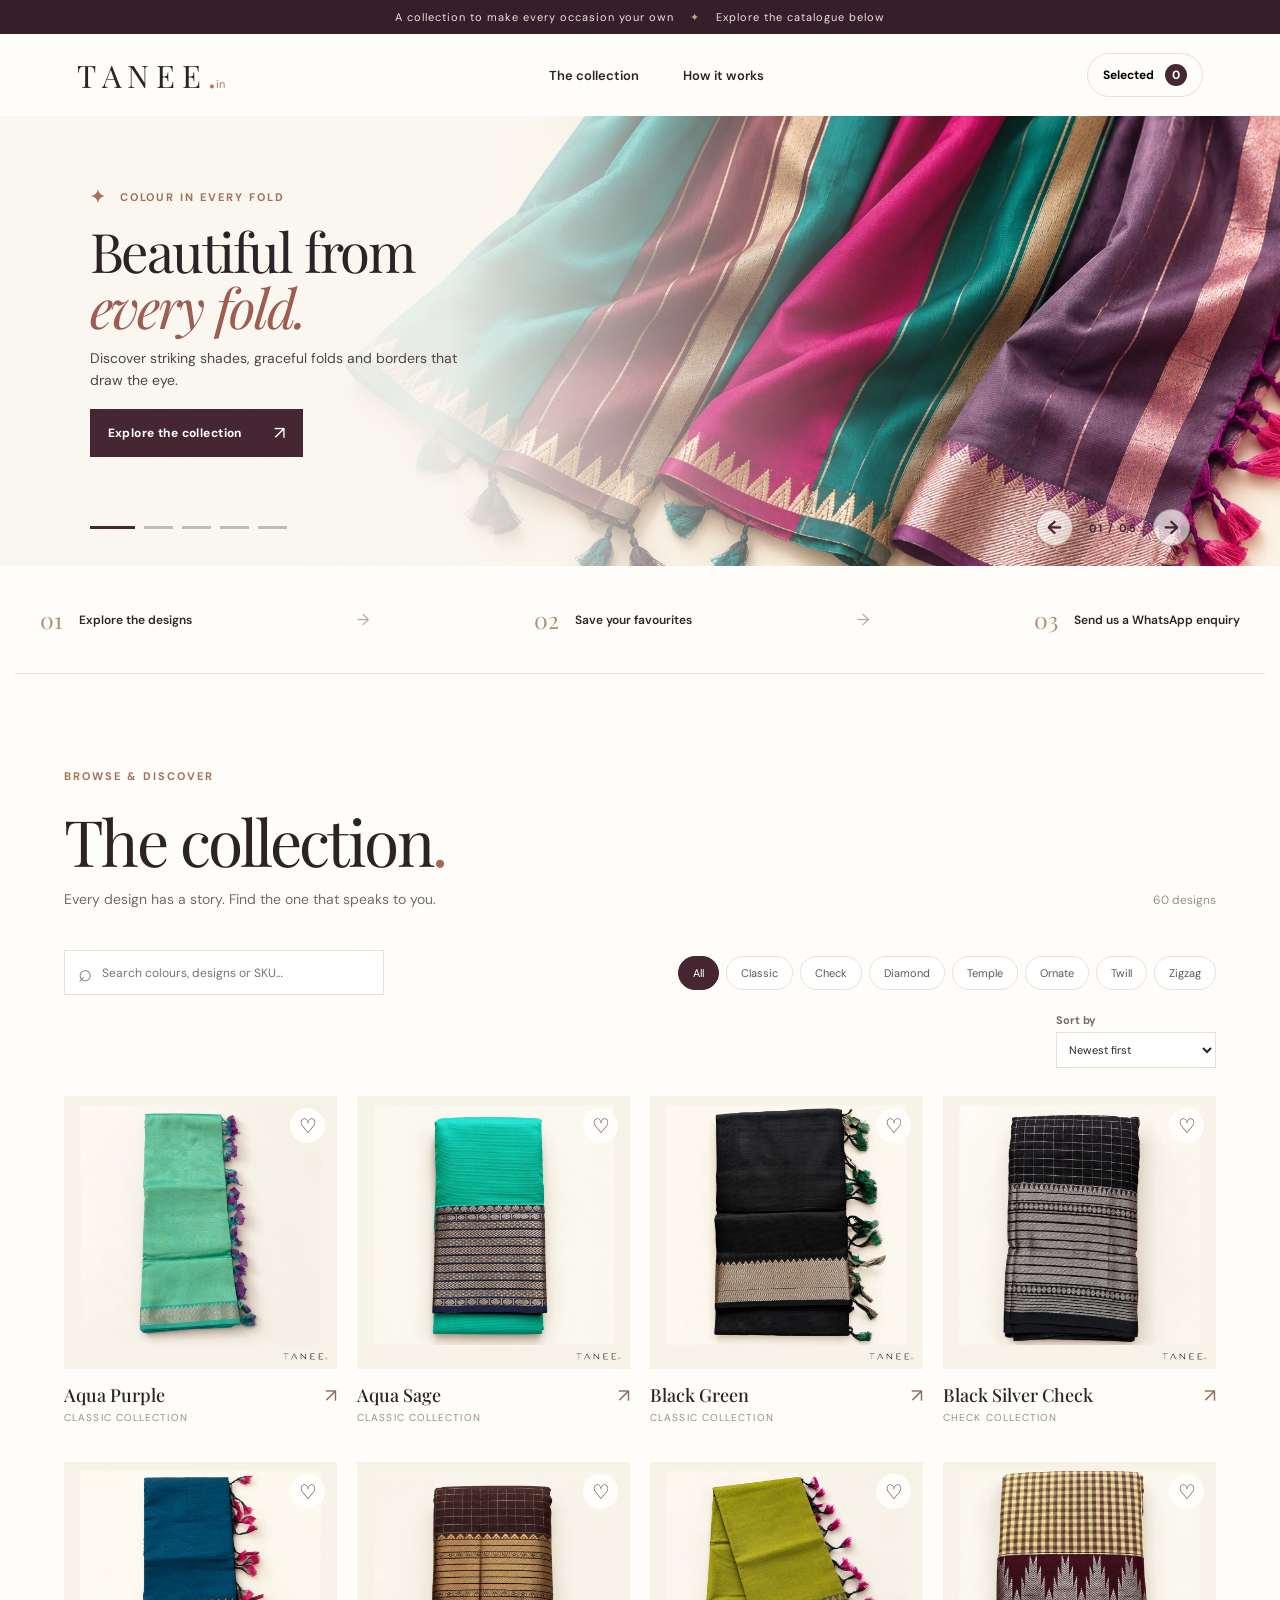
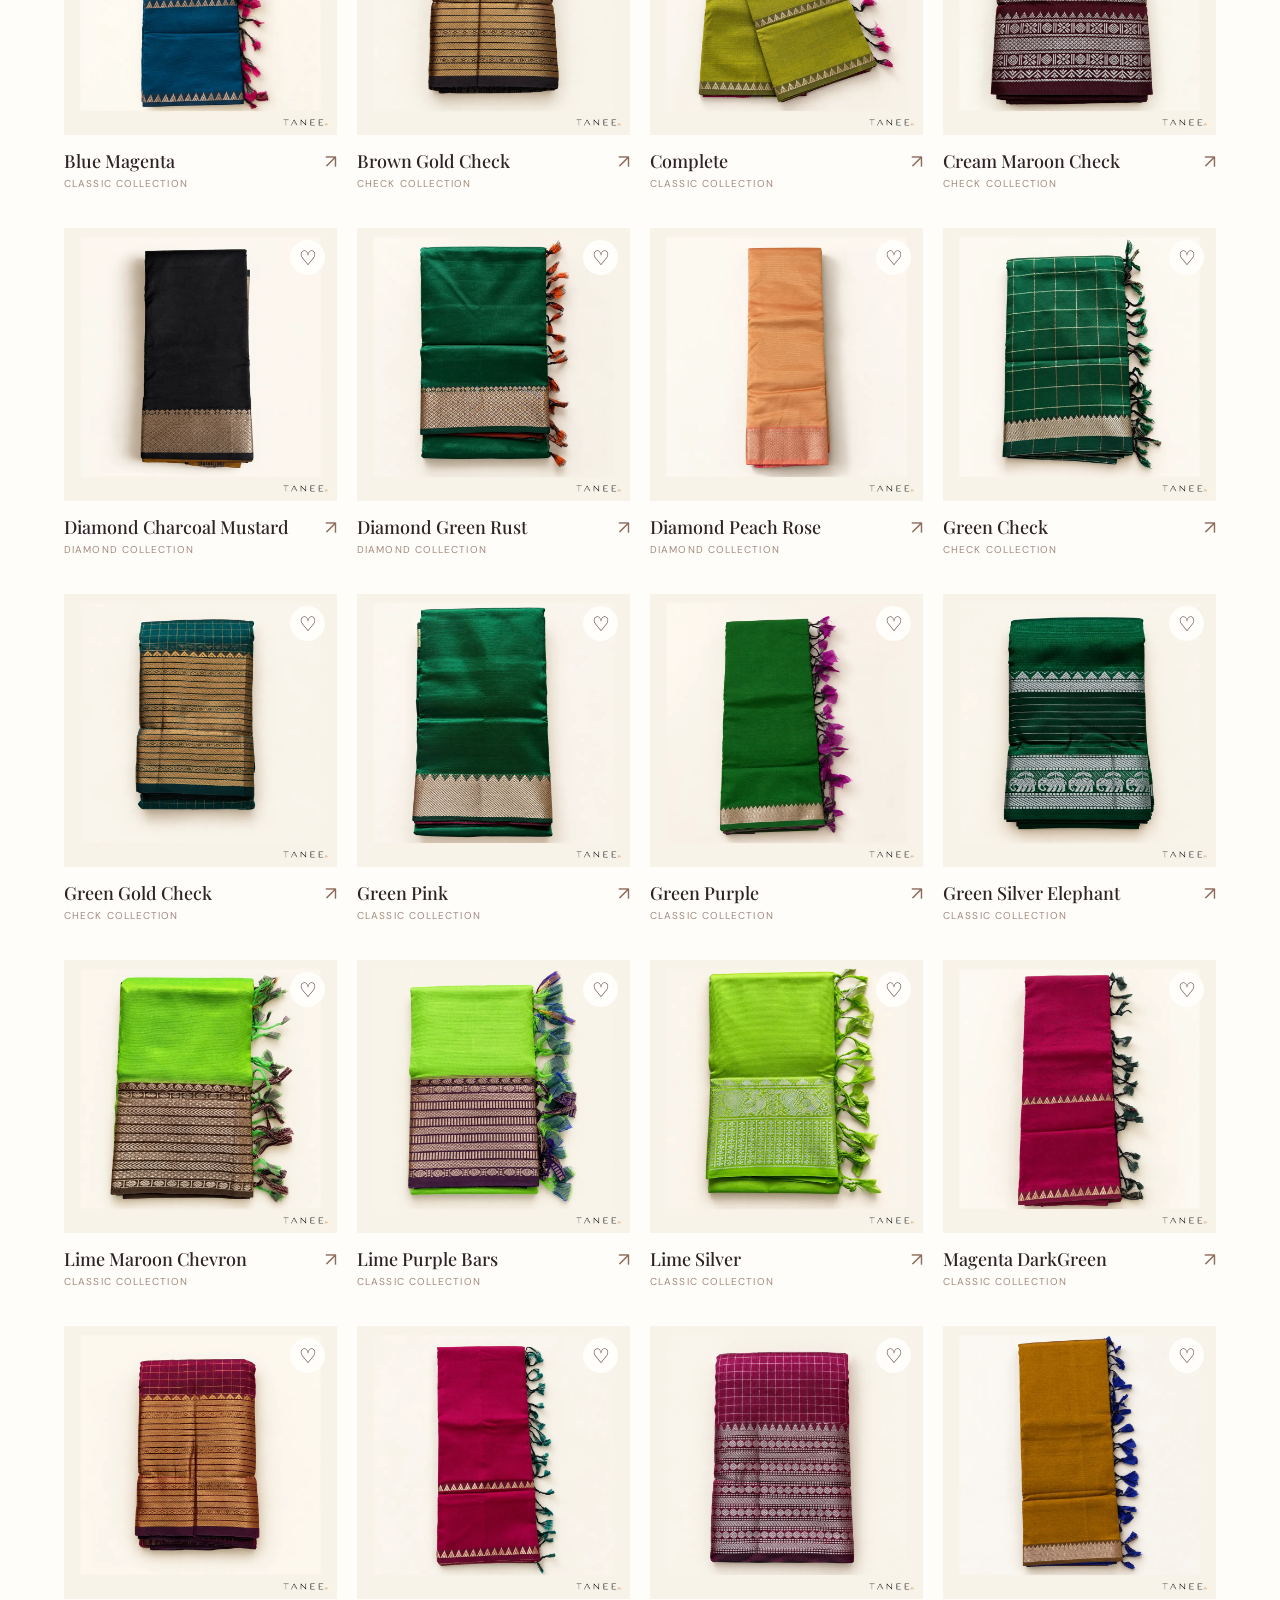
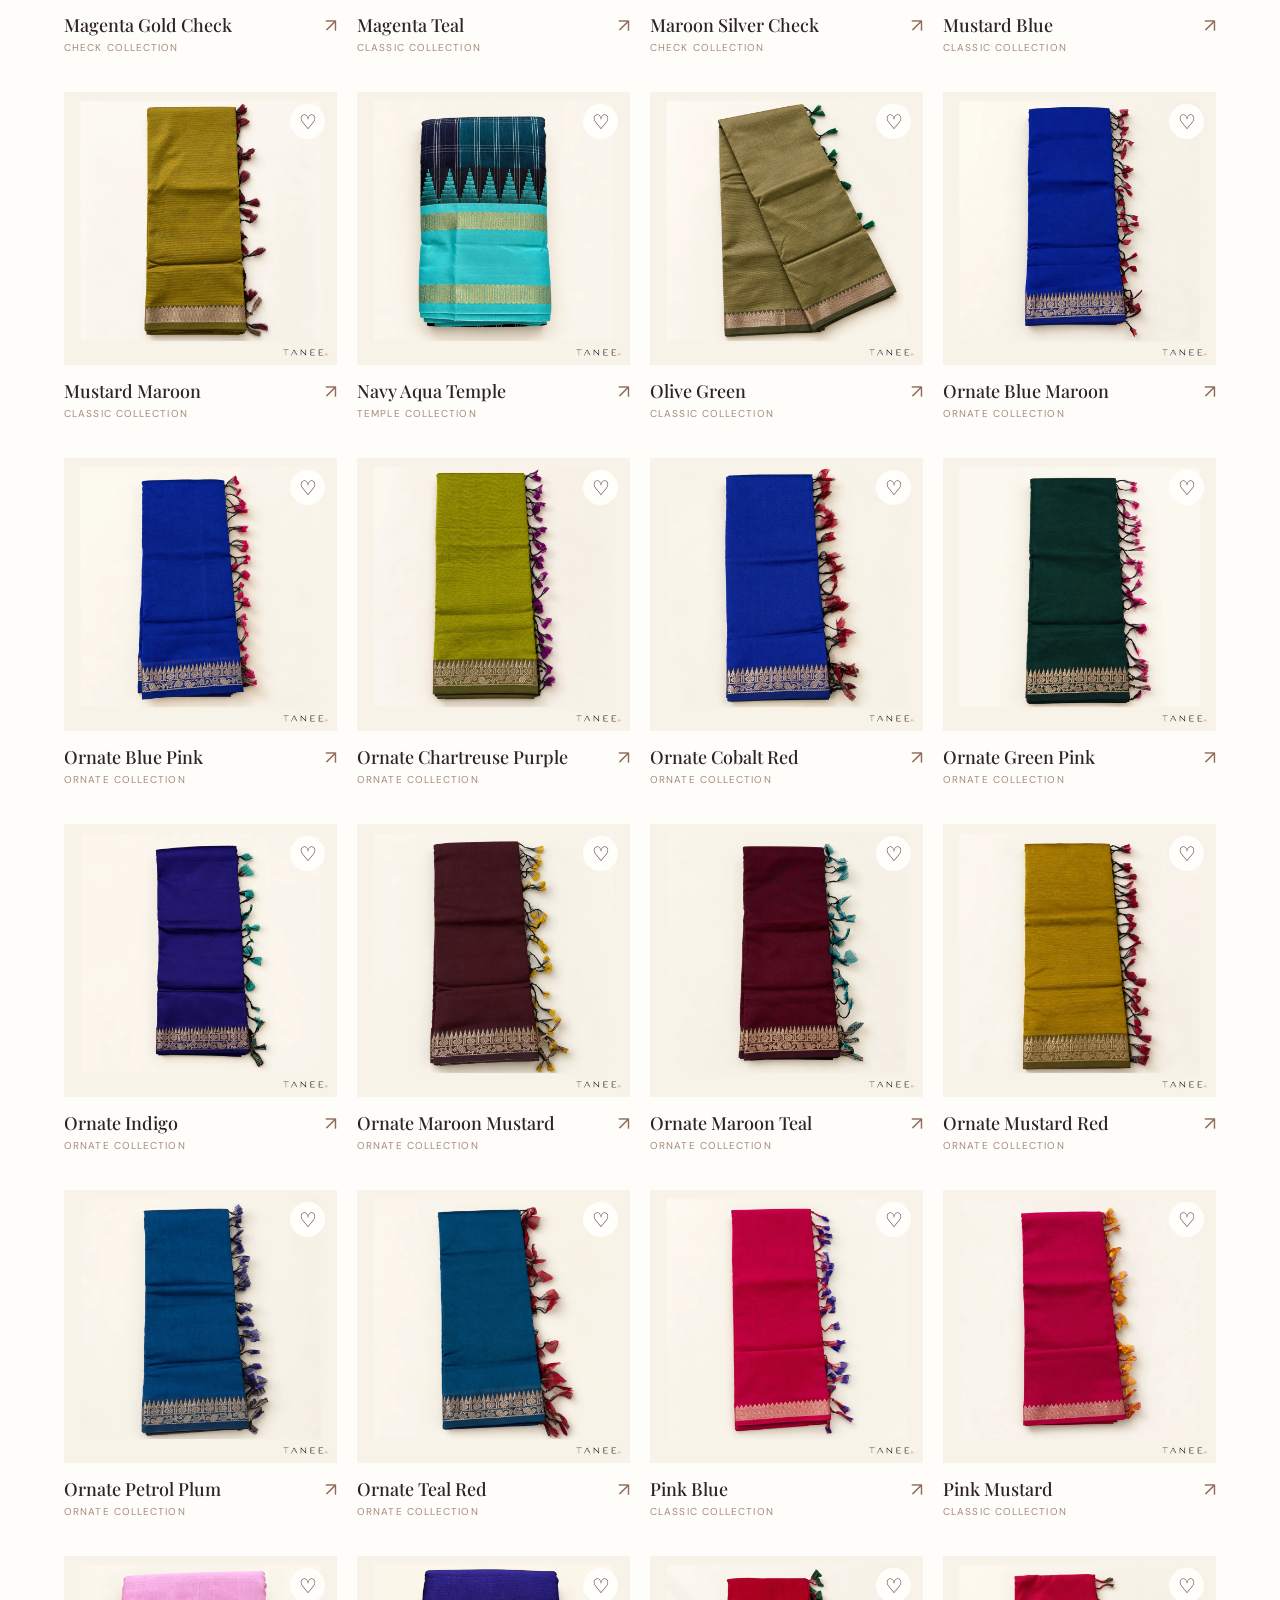
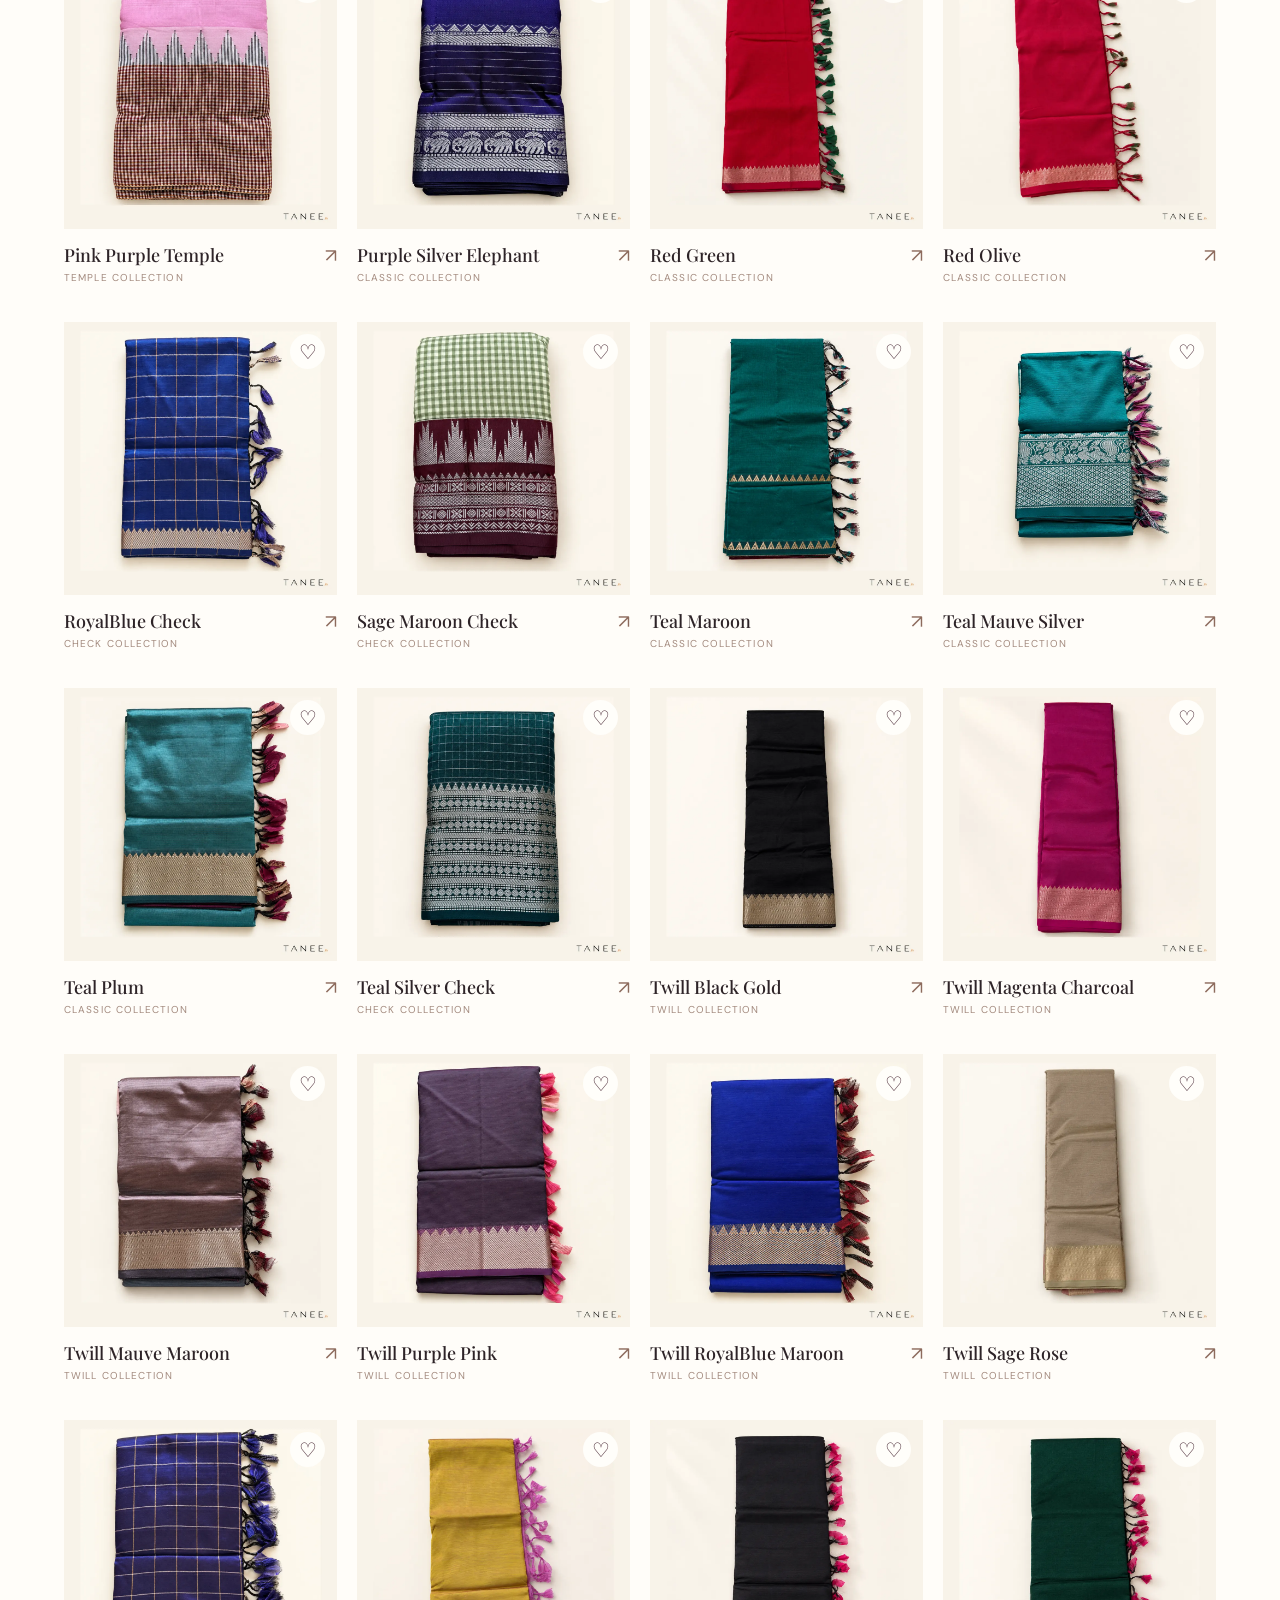
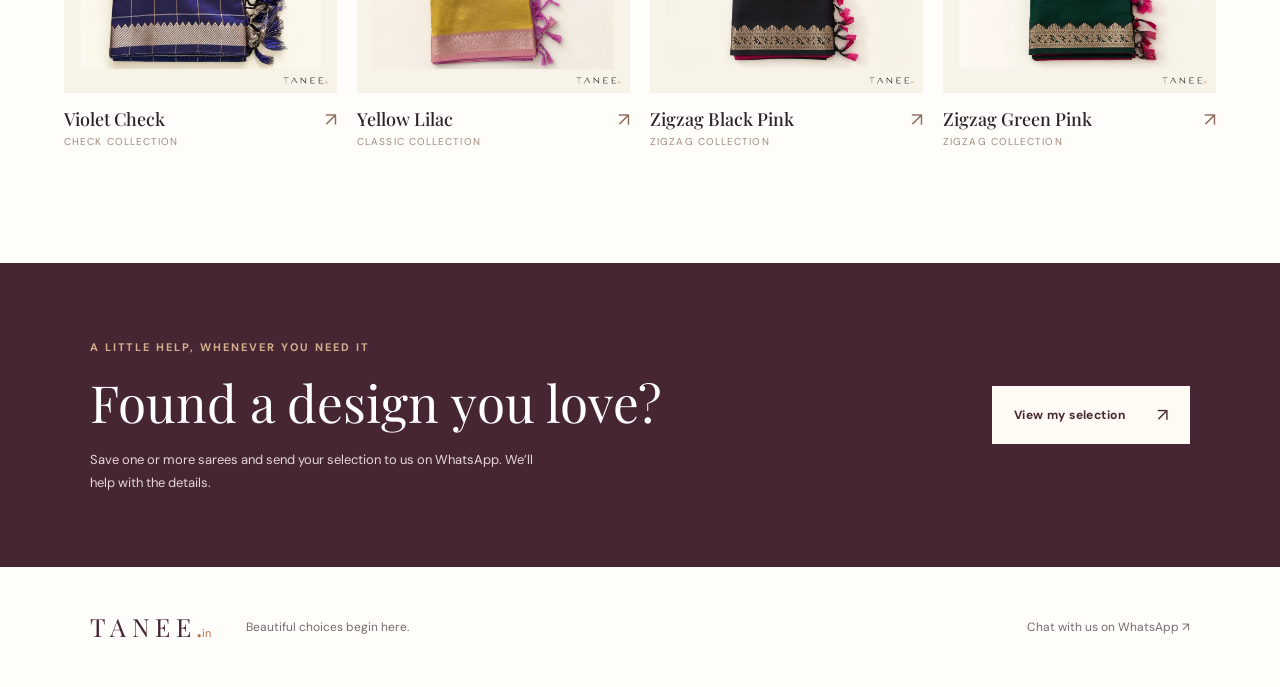
==== index.html @ 8d198548 "Keep compact sort control in catalogue" ====
<!doctype html>
<html lang="en">
<head>
  <meta charset="utf-8">
  <meta name="viewport" content="width=device-width, initial-scale=1">
  <meta name="theme-color" content="#341f2a">
  <meta name="description" content="Explore Tanee sarees. Save the designs you love and enquire directly on WhatsApp.">
  <title>Tanee — Saree Catalogue</title>
  <link rel="preconnect" href="https://fonts.googleapis.com">
  <link rel="preconnect" href="https://fonts.gstatic.com" crossorigin>
  <link href="https://fonts.googleapis.com/css2?family=DM+Sans:wght@400;500;600;700&family=Playfair+Display:wght@400;500;600&display=swap" rel="stylesheet">
  <link rel="stylesheet" href="styles.css?v=20261102-2">
  <script src="app.js?v=20261102-2" defer></script>
</head>
<body>
  <div class="announcement">A collection to make every occasion your own <span>✦</span> Explore the catalogue below</div>
  <header class="site-header">
    <a class="brand" href="#top" aria-label="Tanee home">TANEE<span class="brand-dot">.</span><small>in</small></a>
    <nav aria-label="Main navigation"><a href="#collection">The collection</a><a href="#how-it-works">How it works</a></nav>
    <button class="header-selection" type="button" id="headerSelection" aria-label="Open selected designs">Selected <span id="headerCount">0</span></button>
  </header>

  <main id="top">
    <section class="hero banner-hero" aria-labelledby="hero-title" aria-roledescription="carousel" data-theme="light">
      <div class="banner-slide is-active" aria-hidden="false"><img src="assets/banners/elegant-folds.webp" alt="Teal, maroon, magenta and mauve sarees folded on ivory" fetchpriority="high"></div>
      <div class="banner-slide" aria-hidden="true"><img alt=""></div>
      <div class="hero-copy">
        <span class="eyebrow" id="bannerEyebrow"><span class="sparkle">✦</span> COLOUR IN EVERY FOLD</span>
        <h1 id="hero-title">Beautiful from<br><em>every fold.</em></h1>
        <p id="bannerDescription">Discover striking shades, graceful folds and borders that draw the eye.</p>
        <a class="primary-button" href="#collection">Explore the collection <span aria-hidden="true">↗</span></a>
      </div>
      <div class="banner-controls" aria-label="Banner slideshow controls">
        <div class="banner-pagination" id="bannerPagination" aria-label="Choose a banner"></div>
        <div class="banner-navigation"><button type="button" id="bannerPrevious" aria-label="Previous banner">←</button><span id="bannerPosition">01 / 05</span><button type="button" id="bannerNext" aria-label="Next banner">→</button></div>
      </div>
    </section>

    <section class="intro-strip" id="how-it-works" aria-label="How to enquire">
      <div><span class="step-num">01</span><span>Explore the designs</span></div>
      <span class="step-arrow" aria-hidden="true">→</span>
      <div><span class="step-num">02</span><span>Save your favourites</span></div>
      <span class="step-arrow" aria-hidden="true">→</span>
      <div><span class="step-num">03</span><span>Send us a WhatsApp enquiry</span></div>
    </section>

    <section class="collection" id="collection" aria-labelledby="collection-title">
      <div class="section-heading"><div><span class="eyebrow">BROWSE & DISCOVER</span><h2 id="collection-title">The collection<span class="title-accent">.</span></h2><p>Every design has a story. Find the one that speaks to you.</p></div><span class="collection-count" id="collectionCount"></span></div>
      <div class="catalogue-tools"><label class="search-box"><span aria-hidden="true">⌕</span><span class="sr-only">Search by colour, design or SKU</span><input id="search" type="search" placeholder="Search colours, designs or SKU…" autocomplete="off"></label><div class="filters" id="filters" aria-label="Filter designs"></div></div>
      <div class="collection-refine"><label>Sort by<select id="sortProducts"><option value="newest">Newest first</option><option value="oldest">Oldest first</option><option value="price-asc">Price: low to high</option><option value="price-desc">Price: high to low</option></select></label></div>
      <div class="product-grid" id="productGrid" aria-live="polite"></div>
      <p class="empty-state" id="emptyState" hidden>No designs match your search. Try another colour or pattern.</p>
    </section>

    <section class="closing"><div><span class="eyebrow">A LITTLE HELP, WHENEVER YOU NEED IT</span><h2>Found a design you love?</h2><p>Save one or more sarees and send your selection to us on WhatsApp. We’ll help with the details.</p></div><button class="light-button" type="button" id="closingSelection">View my selection <span aria-hidden="true">↗</span></button></section>
  </main>

  <footer><a class="brand footer-brand" href="#top">TANEE<span class="brand-dot">.</span><small>in</small></a><p>Beautiful choices begin here.</p><a href="https://wa.me/918073324411" target="_blank" rel="noopener noreferrer">Chat with us on WhatsApp ↗</a></footer>

  <button class="floating-selection" type="button" id="floatingSelection" hidden><span>View selection</span><span class="floating-count" id="floatingCount">0</span><span aria-hidden="true">↗</span></button>

  <div class="overlay" id="detailOverlay" hidden><div class="scrim" data-close="detail"></div><section class="detail-panel" role="dialog" aria-modal="true" aria-labelledby="detailTitle"><button class="icon-close" type="button" data-close="detail" aria-label="Close details">×</button><div class="detail-media"><img id="detailImage" alt=""><div class="detail-thumbs" id="detailThumbs"></div></div><div class="detail-copy"><span class="eyebrow">TANEE · SAREE COLLECTION</span><h2 id="detailTitle"></h2><p>Explore the available views of this design.</p><div class="detail-divider"></div><span class="detail-label">SKU</span><strong id="detailCode"></strong><span class="detail-label">PRICE</span><strong id="detailPrice"></strong><button class="primary-button detail-add" type="button" id="detailAdd"></button><p class="detail-note">Enquire on WhatsApp for availability.</p></div></section></div>

  <div class="overlay" id="selectionOverlay" hidden><div class="scrim" data-close="selection"></div><section class="selection-panel" role="dialog" aria-modal="true" aria-labelledby="selectionTitle"><div class="panel-top"><div><span class="eyebrow">YOUR FAVOURITES</span><h2 id="selectionTitle">My selection <span id="selectionCount">(0)</span></h2></div><button class="icon-close" type="button" data-close="selection" aria-label="Close selection">×</button></div><div class="selection-items" id="selectionItems"></div><div class="panel-bottom"><p>Your selected designs will be listed in a prefilled WhatsApp message.</p><a class="primary-button whatsapp-button" id="whatsappLink" href="#" target="_blank" rel="noopener noreferrer">Send enquiry on WhatsApp <span aria-hidden="true">↗</span></a></div></section></div>
</body>
</html>
---- styles.css ----
:root{--wine:#462632;--wine-dark:#341f2a;--cream:#f7f3ec;--paper:#fffdf9;--text:#2d2327;--muted:#756a6d;--gold:#b79169;--border:#e9e0d8}*{box-sizing:border-box}html{scroll-behavior:smooth}body{margin:0;background:var(--paper);color:var(--text);font-family:'DM Sans',sans-serif}button,input{font:inherit}button{cursor:pointer}a{color:inherit;text-decoration:none}.sr-only{position:absolute;width:1px;height:1px;padding:0;margin:-1px;overflow:hidden;clip:rect(0,0,0,0);white-space:nowrap;border:0}.announcement{background:var(--wine-dark);color:#eee2d9;text-align:center;font-size:11px;letter-spacing:.09em;padding:10px 20px}.announcement span{color:#c9a77f;margin:0 12px}.site-header{height:82px;max-width:1440px;margin:auto;padding:0 6%;display:flex;align-items:center;justify-content:space-between}.brand{font-family:'Playfair Display',serif;font-size:31px;letter-spacing:.22em;line-height:1;white-space:nowrap}.brand-dot{letter-spacing:0;color:#b77054}.brand small{font-family:'DM Sans',sans-serif;font-size:11px;letter-spacing:0;color:#b77054}.site-header nav{display:flex;gap:44px;font-size:13px;font-weight:600}.site-header nav a:hover,footer a:hover{color:#a96c55}.header-selection{border:1px solid var(--border);border-radius:30px;background:transparent;padding:10px 15px;font-size:12px;font-weight:700}.header-selection span{display:inline-grid;place-items:center;background:var(--wine);color:white;border-radius:50%;height:22px;width:22px;margin-left:8px}.hero{min-height:620px;display:grid;grid-template-columns:47% 53%;background:var(--cream);overflow:hidden}.hero-copy{padding:clamp(65px,7.2vw,115px) 6% 55px max(7%,calc((100vw - 1250px)/2));position:relative;z-index:1}.eyebrow{font-size:11px;font-weight:700;letter-spacing:.18em;color:#a47158}.sparkle{font-size:18px;vertical-align:-2px;padding-right:8px}.hero h1,.section-heading h2,.closing h2,.detail-copy h2,.panel-top h2{font-family:'Playfair Display',serif;font-weight:400}.hero h1{font-size:clamp(56px,6.2vw,92px);line-height:1.06;letter-spacing:-.04em;margin:28px 0 25px;white-space:nowrap}.hero h1 em{font-weight:400;color:#9e5d51}.hero-copy p{font-size:16px;line-height:1.85;color:#675b5c;max-width:405px;margin:0 0 32px}.primary-button,.light-button{display:inline-flex;align-items:center;justify-content:space-between;gap:32px;border:0;background:var(--wine);color:white;padding:17px 22px;font-size:12px;letter-spacing:.035em;font-weight:700;min-height:51px}.primary-button:hover{background:#613547}.primary-button span,.light-button span{font-size:18px;font-weight:400}.hero-foot{display:flex;align-items:center;gap:17px;margin-top:65px;color:#9e8d87;font-size:11px;letter-spacing:.08em}.hero-foot .line{width:31px;height:1px;background:#b9a6a0}.hero-art{position:relative;min-height:620px;background:#e8dbd0}.hero-art:after{content:"";position:absolute;inset:0;background:linear-gradient(90deg,rgba(247,243,236,.3),transparent 22%);pointer-events:none}.hero-image{position:absolute;overflow:hidden;box-shadow:0 16px 55px #3b262c24}.hero-image img{width:100%;height:100%;object-fit:cover;display:block}.hero-image-back{width:41%;height:65%;top:8%;right:8%;transform:rotate(8deg)}.hero-image-front{width:48%;height:78%;top:13%;left:12%;transform:rotate(-7deg)}.hero-stamp{position:absolute;z-index:2;right:8%;bottom:11%;width:108px;height:108px;border-radius:50%;display:flex;flex-direction:column;align-items:center;justify-content:center;background:var(--wine);color:white;line-height:1.3;font-size:12px;letter-spacing:.12em;text-align:center;transform:rotate(10deg)}.hero-stamp span{color:#d6ae83;font-size:20px}.intro-strip{max-width:1250px;margin:auto;min-height:108px;display:flex;align-items:center;justify-content:space-between;gap:20px;padding:20px 25px;border-bottom:1px solid var(--border)}.intro-strip div{display:flex;align-items:center;gap:16px;font-size:12px;font-weight:600}.step-num{font-family:'Playfair Display',serif;color:#b38c78;font-size:23px;font-weight:400}.step-arrow{color:#b9a69e}.collection{max-width:1350px;padding:90px 5% 115px;margin:auto}.section-heading{display:flex;justify-content:space-between;align-items:end;gap:20px}.section-heading h2{font-size:clamp(43px,5vw,65px);margin:13px 0 7px;letter-spacing:-.04em}.title-accent{color:#a56957}.section-heading p{color:var(--muted);font-size:14px;margin:0}.collection-count{color:#a18e86;font-size:12px;white-space:nowrap}.catalogue-tools{display:flex;align-items:center;justify-content:space-between;gap:25px;margin:42px 0 28px}.search-box{display:flex;align-items:center;border:1px solid var(--border);background:#fff;min-width:260px;width:320px;height:45px;padding:0 13px;gap:8px}.search-box span[aria-hidden]{font-size:24px;line-height:1;color:#8e7c76}.search-box input{border:0;outline:0;width:100%;background:none;font-size:12px;color:var(--text)}.filters{display:flex;flex-wrap:wrap;gap:7px;justify-content:flex-end}.filter{border:1px solid var(--border);border-radius:25px;padding:9px 14px;background:#fff;font-size:11px;color:#62565a}.filter:hover,.filter.active{background:var(--wine);border-color:var(--wine);color:#fff}.product-grid{display:grid;grid-template-columns:repeat(4,minmax(0,1fr));gap:38px 20px}.product-card{min-width:0}.product-photo{position:relative;background:#f5f1e9;aspect-ratio:1;overflow:hidden;cursor:pointer}.product-photo img{display:block;width:100%;height:100%;object-fit:cover;transition:transform .45s}.product-photo:hover img{transform:scale(1.045)}.quick-view{position:absolute;bottom:12px;left:12px;right:12px;text-align:center;background:#fffcf6ee;padding:11px;font-size:11px;font-weight:700;opacity:0;transform:translateY(7px);transition:.2s}.product-photo:hover .quick-view,.product-photo:focus-within .quick-view{opacity:1;transform:none}.photo-open{position:absolute;inset:0;border:0;background:transparent;width:100%;height:100%;font-size:0}.save-button{position:absolute;right:12px;top:12px;z-index:2;background:#fffefa;border:0;border-radius:50%;height:35px;width:35px;display:grid;place-items:center;font-size:20px;color:var(--wine);line-height:1}.save-button.saved{background:var(--wine);color:white}.product-info{display:flex;justify-content:space-between;gap:12px;padding-top:14px;align-items:start}.product-info h3{font-family:'Playfair Display',serif;font-size:18px;font-weight:500;margin:0 0 4px}.product-info p{font-size:10px;color:#a38a7e;letter-spacing:.11em;text-transform:uppercase;margin:0}.product-info button{border:0;background:none;color:#8d6b5d;font-size:19px;padding:0}.empty-state{padding:60px;text-align:center;color:var(--muted)}.closing{background:var(--wine);color:#fff;display:flex;align-items:center;justify-content:space-between;gap:30px;padding:72px max(7%,calc((100vw - 1250px)/2))}.closing .eyebrow{color:#d3af8e}.closing h2{font-size:clamp(35px,4vw,54px);margin:12px 0}.closing p{font-size:13px;line-height:1.8;color:#e4d6da;max-width:460px;margin:0}.light-button{background:#fffaf3;color:var(--wine);white-space:nowrap}.light-button:hover{background:#e9d8ca}footer{display:flex;align-items:center;gap:35px;padding:40px 7%;font-size:12px;color:#766a6c}footer p{flex:1}.footer-brand{font-size:25px;color:var(--wine)}.floating-selection{position:fixed;bottom:20px;left:50%;transform:translateX(-50%);z-index:10;display:flex;align-items:center;gap:20px;border:0;background:var(--wine);box-shadow:0 9px 25px #321e2c44;color:white;padding:13px 17px;font-size:12px;font-weight:700;white-space:nowrap}.floating-selection[hidden]{display:none}.floating-count{background:white;color:var(--wine);border-radius:50%;width:24px;height:24px;display:grid;place-items:center}.overlay[hidden]{display:none}.overlay{position:fixed;inset:0;z-index:30;display:flex}.scrim{position:absolute;inset:0;background:#1d1218b8}.detail-panel,.selection-panel{position:relative;background:#fffdf9;box-shadow:0 0 45px #1b101b33}.detail-panel{width:min(940px,calc(100% - 40px));max-height:calc(100vh - 50px);margin:auto;display:grid;grid-template-columns:55% 45%;overflow:auto}.icon-close{border:0;background:#fffdf9;color:var(--wine);font-size:28px;width:39px;height:39px;line-height:1;display:grid;place-items:center}.detail-panel>.icon-close{position:absolute;right:12px;top:12px;z-index:2}.detail-media{padding:30px;background:#f5f0e9}.detail-media>img{width:100%;aspect-ratio:1;object-fit:cover;display:block}.detail-thumbs{display:flex;gap:9px;padding-top:10px}.detail-thumbs button{padding:0;border:2px solid transparent;background:none;width:65px;height:65px}.detail-thumbs button.active{border-color:var(--wine)}.detail-thumbs img{width:100%;height:100%;object-fit:cover}.detail-copy{padding:75px 42px 35px;display:flex;flex-direction:column}.detail-copy h2{font-size:41px;line-height:1.15;margin:17px 0 20px}.detail-copy p{color:var(--muted);font-size:13px;line-height:1.8}.detail-divider{height:1px;background:var(--border);margin:24px 0}.detail-label{font-size:10px;letter-spacing:.13em;color:#a88576}.detail-copy strong{font-size:12px;letter-spacing:.08em;margin-top:8px}.detail-add{margin-top:auto;width:100%}.detail-note{text-align:center;margin-bottom:0}.selection-panel{width:min(440px,100%);margin-left:auto;display:flex;flex-direction:column;height:100%;padding:30px}.panel-top{display:flex;align-items:start;justify-content:space-between;border-bottom:1px solid var(--border);padding-bottom:19px}.panel-top h2{font-size:31px;margin:10px 0 0}.panel-top h2 span{font-family:'DM Sans',sans-serif;font-size:15px;color:#af8d82}.selection-items{overflow:auto;flex:1;padding:15px 0}.selection-item{display:flex;align-items:center;gap:13px;padding:12px 0;border-bottom:1px solid var(--border)}.selection-item img{width:70px;height:70px;object-fit:cover}.selection-item div{flex:1}.selection-item strong{display:block;font-family:'Playfair Display',serif;font-weight:500}.selection-item small{color:#a48479;letter-spacing:.08em;font-size:9px}.selection-item button{border:0;background:none;font-size:20px;color:#988886}.selection-empty{text-align:center;color:var(--muted);padding:80px 20px;font-size:13px;line-height:1.7}.panel-bottom{border-top:1px solid var(--border);padding-top:15px}.panel-bottom p{color:var(--muted);font-size:11px;line-height:1.5}.whatsapp-button{width:100%}.whatsapp-button.disabled{opacity:.45;pointer-events:none}body.modal-open{overflow:hidden}@media(max-width:900px){.hero{grid-template-columns:1fr 1fr;min-height:540px}.hero-copy{padding:75px 5% 45px 8%}.hero-art{min-height:540px}.hero h1{font-size:60px}.product-grid{grid-template-columns:repeat(3,minmax(0,1fr))}.catalogue-tools{align-items:flex-start;flex-direction:column}.filters{justify-content:flex-start}}@media(max-width:650px){.announcement{font-size:9px}.site-header{height:66px;padding:0 5%}.site-header nav{display:none}.brand{font-size:26px}.hero{display:flex;flex-direction:column}.hero-copy{padding:55px 7% 40px}.hero h1{font-size:clamp(54px,13vw,77px);margin:20px 0}.hero-copy p{font-size:14px}.hero-foot{display:none}.hero-art{min-height:390px}.hero-image-back{height:72%;width:44%;top:5%;right:9%}.hero-image-front{height:82%;width:49%;top:10%;left:10%}.hero-stamp{width:78px;height:78px;font-size:9px;bottom:8%;right:6%}.intro-strip{padding:25px 7%;gap:10px;flex-wrap:wrap}.intro-strip div{font-size:10px;gap:5px}.step-num{font-size:18px}.step-arrow{display:none}.collection{padding:65px 5% 80px}.section-heading h2{font-size:45px}.section-heading p{font-size:12px}.collection-count{font-size:10px}.catalogue-tools{margin:32px 0 25px}.search-box{width:100%}.filters{gap:6px}.filter{padding:8px 11px}.product-grid{grid-template-columns:repeat(2,minmax(0,1fr));gap:27px 12px}.product-info h3{font-size:15px}.product-info p{font-size:9px}.quick-view{display:none}.closing{padding:55px 7%;display:block}.closing h2{font-size:39px}.light-button{margin-top:25px}footer{padding:30px 7%;flex-wrap:wrap;gap:10px}footer p{flex-basis:100%;order:3}.detail-panel{width:100%;height:100%;max-height:100%;display:block}.detail-media{padding:16px}.detail-media>img{max-height:53vh;aspect-ratio:1;object-fit:contain}.detail-copy{padding:25px 22px 35px}.detail-copy h2{font-size:31px;margin:8px 0}.detail-divider{margin:12px 0}.detail-add{margin-top:20px}.detail-thumbs button{width:50px;height:50px}.selection-panel{padding:22px}}

/* Homepage banners sourced from the supplied wallpapers. */
.hero.banner-hero{display:block;position:relative;isolation:isolate;height:50vh;min-height:420px;background:#f8f3eb}
.banner-hero::after{content:"";position:absolute;inset:0;z-index:-1;pointer-events:none;background:linear-gradient(90deg,rgba(250,247,241,.98),rgba(250,247,241,.92) 35%,rgba(250,247,241,.12) 68%,transparent 82%)}
.banner-slide{position:absolute;inset:0;z-index:-2;opacity:0;transition:opacity .7s ease}
.banner-slide.is-active{opacity:1}
.banner-slide img{display:block;width:100%;height:100%;object-fit:cover;object-position:center}
.banner-hero .hero-copy{height:100%;display:flex;flex-direction:column;align-items:flex-start;justify-content:center;padding:24px 6% 64px max(7%,calc((100vw - 1250px)/2));width:min(650px,51%)}
.banner-hero h1{white-space:normal;font-size:clamp(42px,4.25vw,64px);line-height:1.04;text-wrap:balance;margin:14px 0 12px}
.banner-hero .hero-copy p{max-width:390px;color:#514447;font-size:14px;line-height:1.55;margin-bottom:18px}
.banner-hero .primary-button{min-height:46px;padding:12px 18px}
.banner-controls{position:absolute;bottom:20px;left:max(7%,calc((100vw - 1250px)/2));right:7%;z-index:2;display:flex;align-items:center;justify-content:space-between;gap:24px}
.banner-pagination{display:flex;align-items:center;gap:9px}
.banner-pagination button{border:0;padding:0;width:29px;height:3px;background:#745b5966;transition:width .2s,background .2s}
.banner-pagination button.active{width:45px;background:var(--wine)}
.banner-navigation{display:flex;align-items:center;gap:16px;font-size:11px;font-weight:700;letter-spacing:.14em;color:var(--wine)}
.banner-navigation button{border:1px solid #755d5a88;border-radius:50%;width:37px;height:37px;background:#fffdf9a8;color:var(--wine);font-size:19px;line-height:1;display:grid;place-items:center}
.banner-navigation button:hover{background:var(--wine);color:#fff}
.banner-pagination button:focus-visible,.banner-navigation button:focus-visible{outline:2px solid var(--wine);outline-offset:5px}
.banner-hero[data-theme="dark"]{background:#161518}
.banner-hero[data-theme="dark"]::after{background:linear-gradient(90deg,rgba(15,15,17,.86),rgba(15,15,17,.5) 33%,transparent 72%)}
.banner-hero[data-theme="dark"] h1{color:#fffaf3}
.banner-hero[data-theme="dark"] h1 em{color:#e7c18e}
.banner-hero[data-theme="dark"] .eyebrow{color:#e7c18e}
.banner-hero[data-theme="dark"] .hero-copy p{color:#e8e0d7}
.banner-hero[data-theme="dark"] .primary-button{background:#fffaf3;color:var(--wine)}
.banner-hero[data-theme="dark"] .primary-button:hover{background:#e9d5bd}
.banner-hero[data-theme="dark"] .banner-pagination button{background:#ffffff80}
.banner-hero[data-theme="dark"] .banner-pagination button.active{background:#e7c18e}
.banner-hero[data-theme="dark"] .banner-navigation{color:#fffaf3}
.banner-hero[data-theme="dark"] .banner-navigation button{border-color:#ffffff9c;color:#fff;background:#10101370}
@media(max-width:900px){.banner-hero .hero-copy{width:59%;padding-left:8%}.banner-hero h1{font-size:clamp(40px,5.5vw,54px)}.banner-hero::after{background:linear-gradient(90deg,rgba(250,247,241,.98),rgba(250,247,241,.82) 35%,rgba(250,247,241,.12) 75%)}}
@media(max-width:650px){.hero.banner-hero{display:block;height:50svh;min-height:440px}.banner-slide{top:0}.banner-slide img{object-position:64% center}.banner-hero::after{bottom:0;height:100%;background:linear-gradient(180deg,rgba(250,247,241,.98),rgba(250,247,241,.91) 45%,rgba(250,247,241,.3) 88%)}.banner-hero .hero-copy{height:100%;width:100%;padding:28px 7% 68px;justify-content:center}.banner-hero h1{font-size:clamp(36px,9vw,48px);margin:8px 0}.banner-hero .hero-copy p{font-size:12px;line-height:1.45;max-width:330px;margin-bottom:10px}.banner-hero .primary-button{min-height:40px;padding:9px 15px}.banner-controls{left:7%;right:7%;bottom:18px}.banner-pagination{gap:5px}.banner-pagination button{width:18px}.banner-pagination button.active{width:28px}.banner-navigation{gap:7px}.banner-navigation button{width:31px;height:31px;font-size:15px}.banner-hero[data-theme="dark"]::after{background:linear-gradient(180deg,rgba(15,15,17,.94),rgba(15,15,17,.82) 45%,rgba(15,15,17,.28) 88%)}.banner-hero[data-theme="dark"] .banner-controls{color:#fff}.banner-hero[data-theme="dark"] .banner-navigation button{background:#171719af}}
@media(prefers-reduced-motion:reduce){.banner-slide,.banner-pagination button{transition:none}}
.product-price{display:block;margin-top:7px;color:var(--wine);font-size:14px;font-weight:700}
.collection-refine{display:flex;justify-content:flex-end;margin:-10px 0 28px}.collection-refine label{display:grid;gap:5px;color:var(--muted);font-size:11px;font-weight:700}.collection-refine select{width:160px;height:36px;border:1px solid var(--border);background:#fff;color:var(--text);padding:0 8px;font:11px 'DM Sans',sans-serif}.detail-copy #detailCode{margin-bottom:14px}@media(max-width:650px){.collection-refine{margin-top:0}.collection-refine select{width:145px}}
#detailPrice{display:block;margin:6px 0 0;font-size:20px;color:var(--wine)}
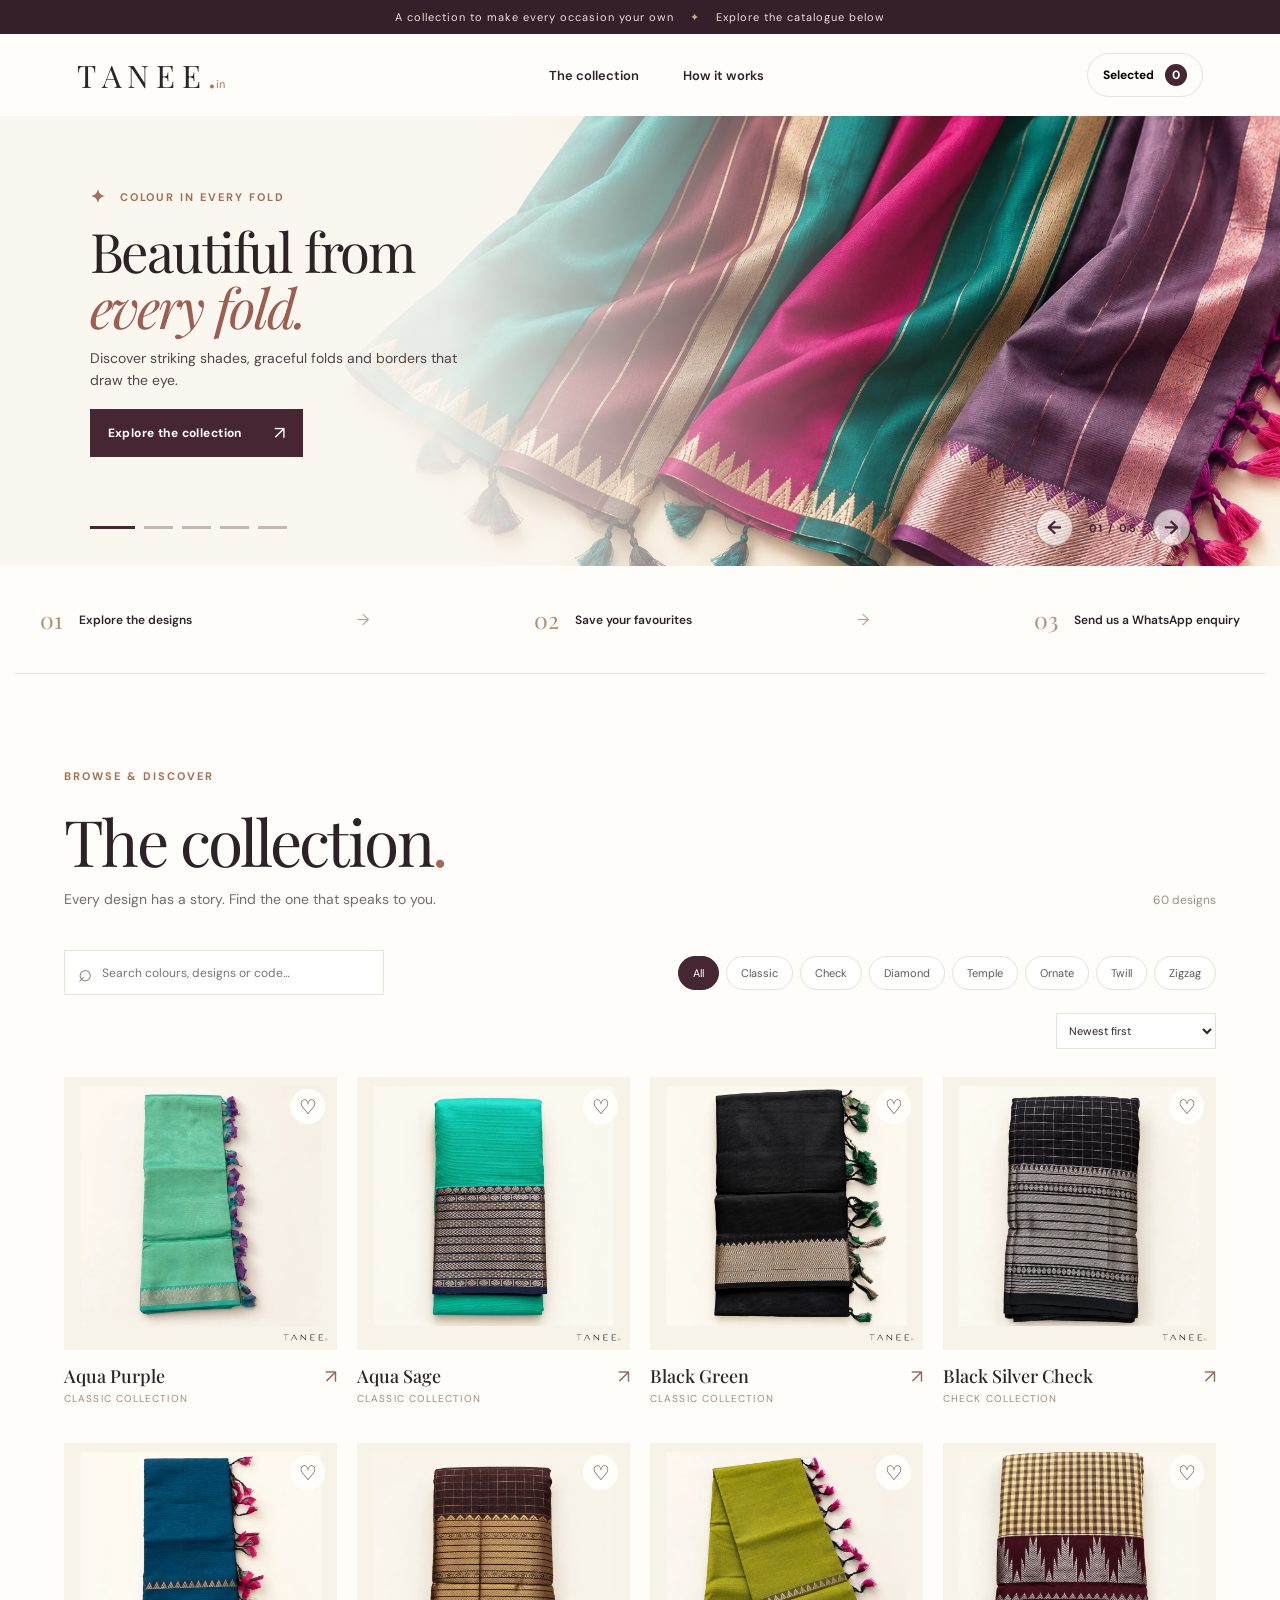
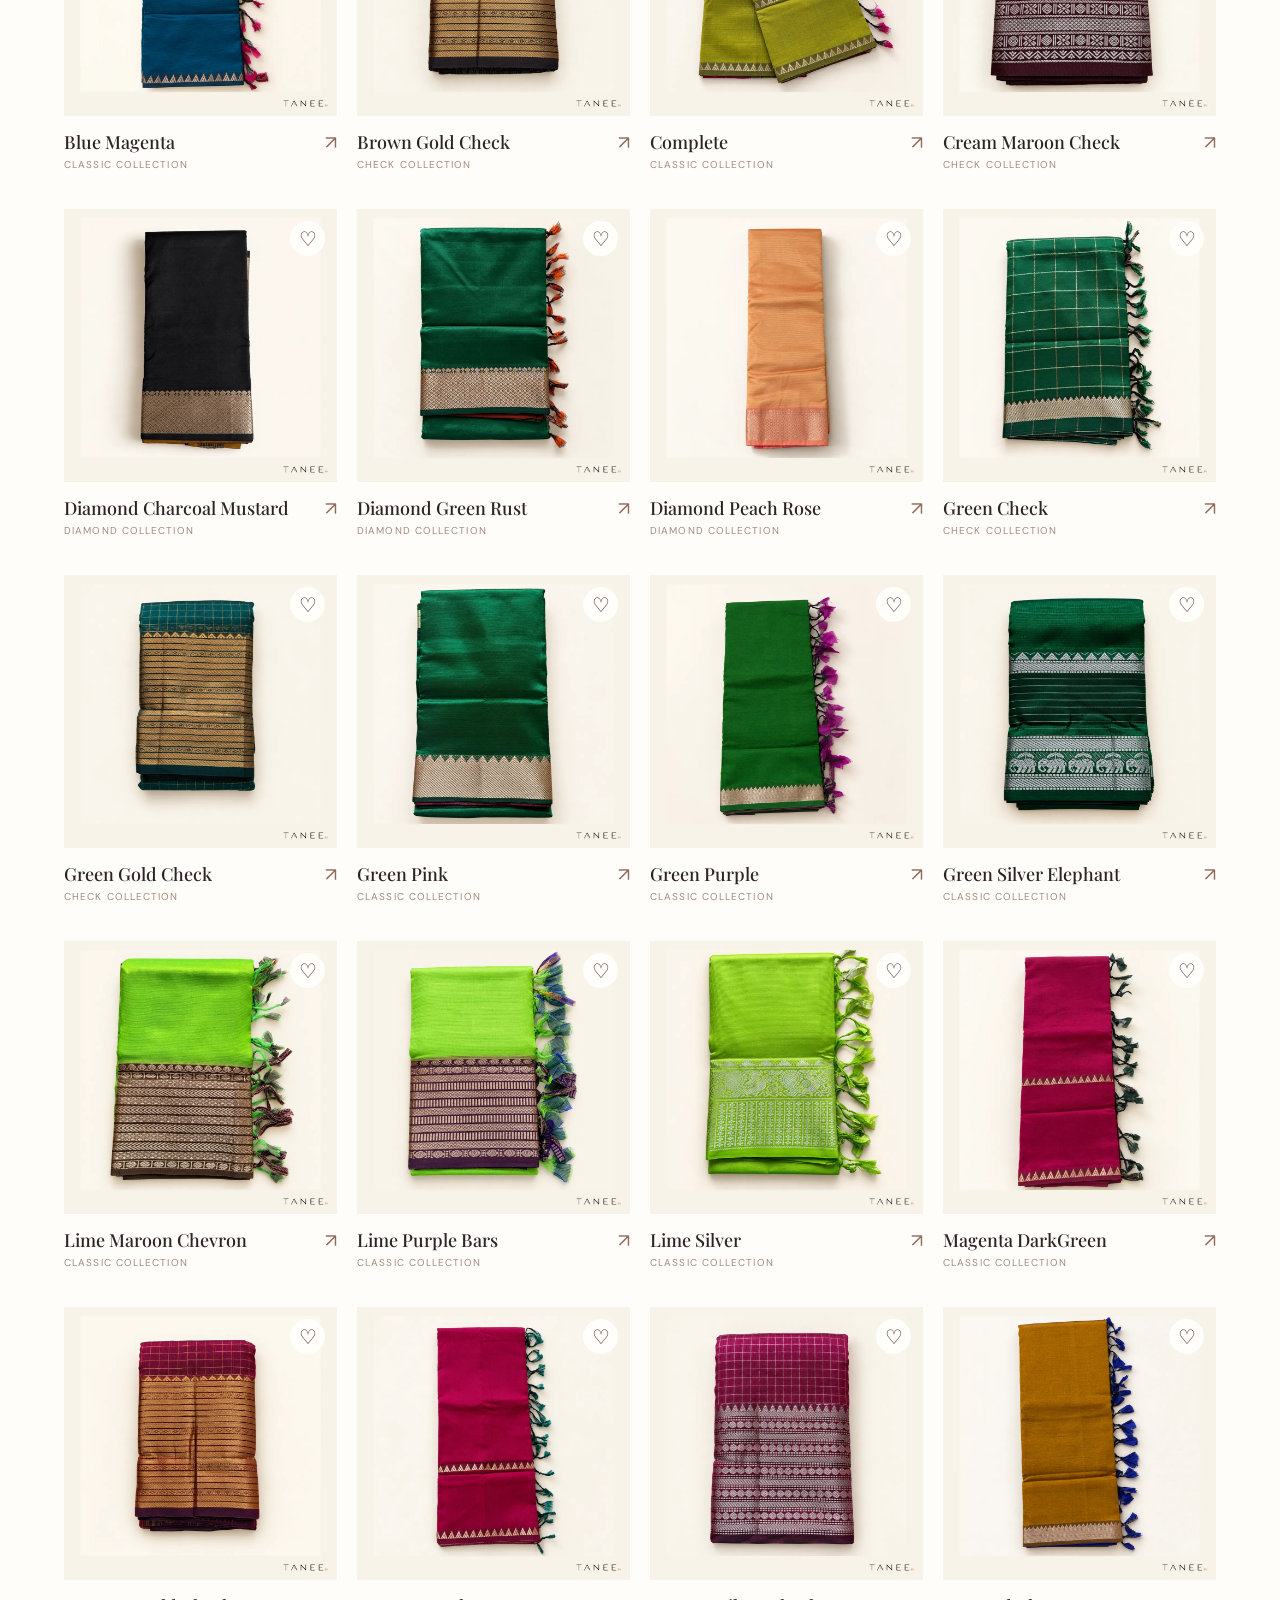
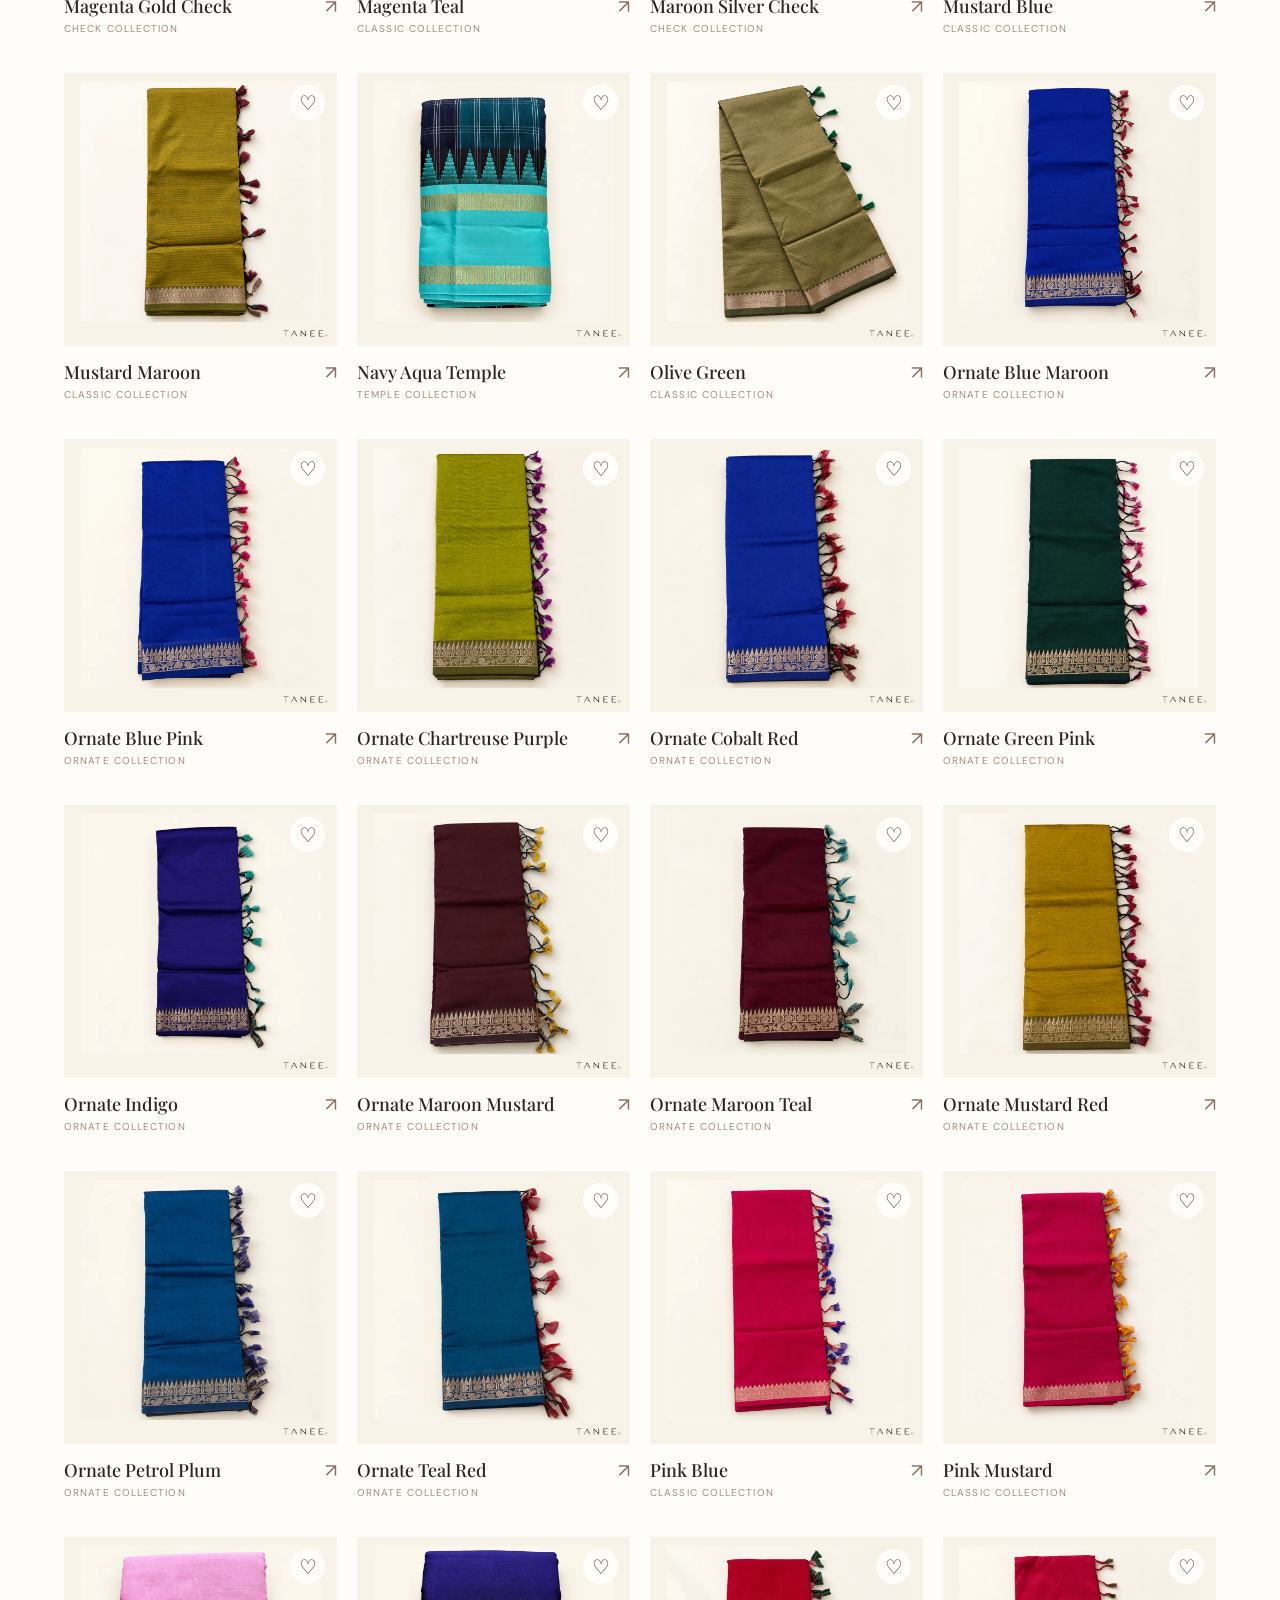
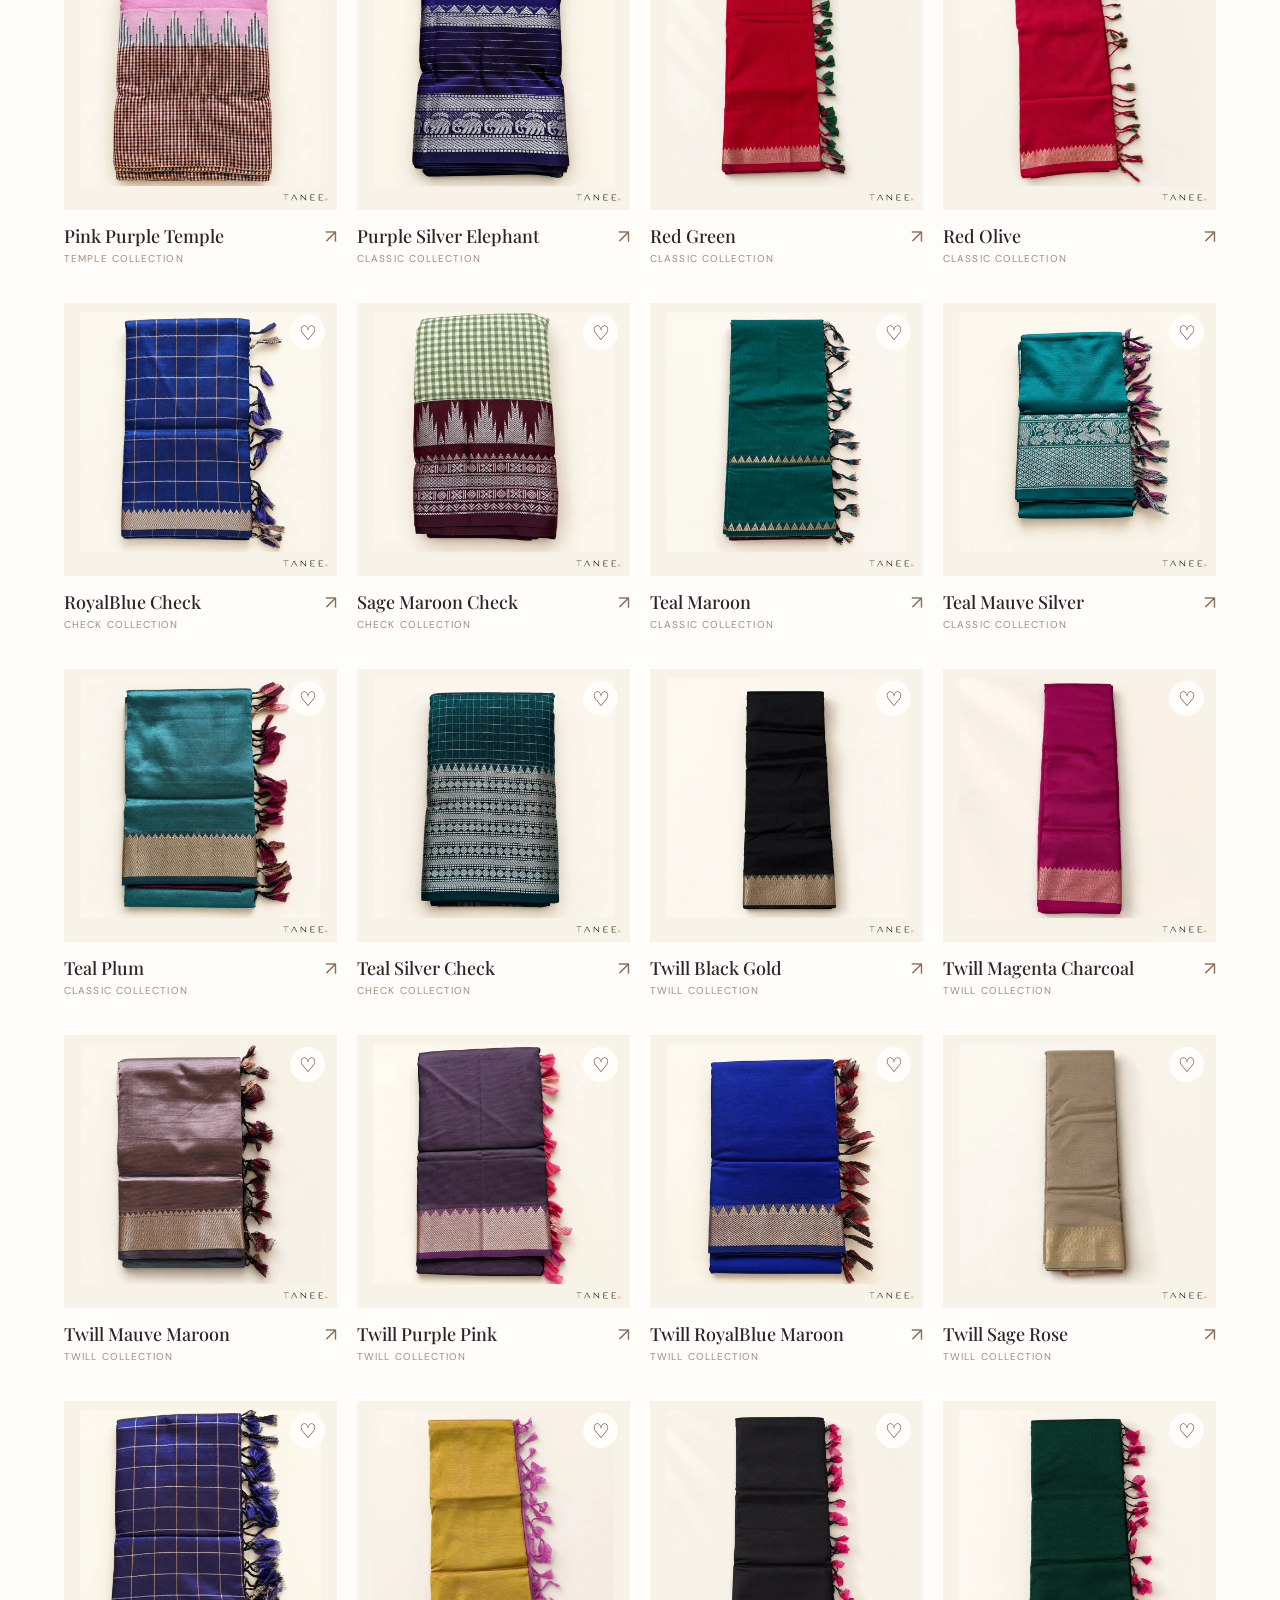
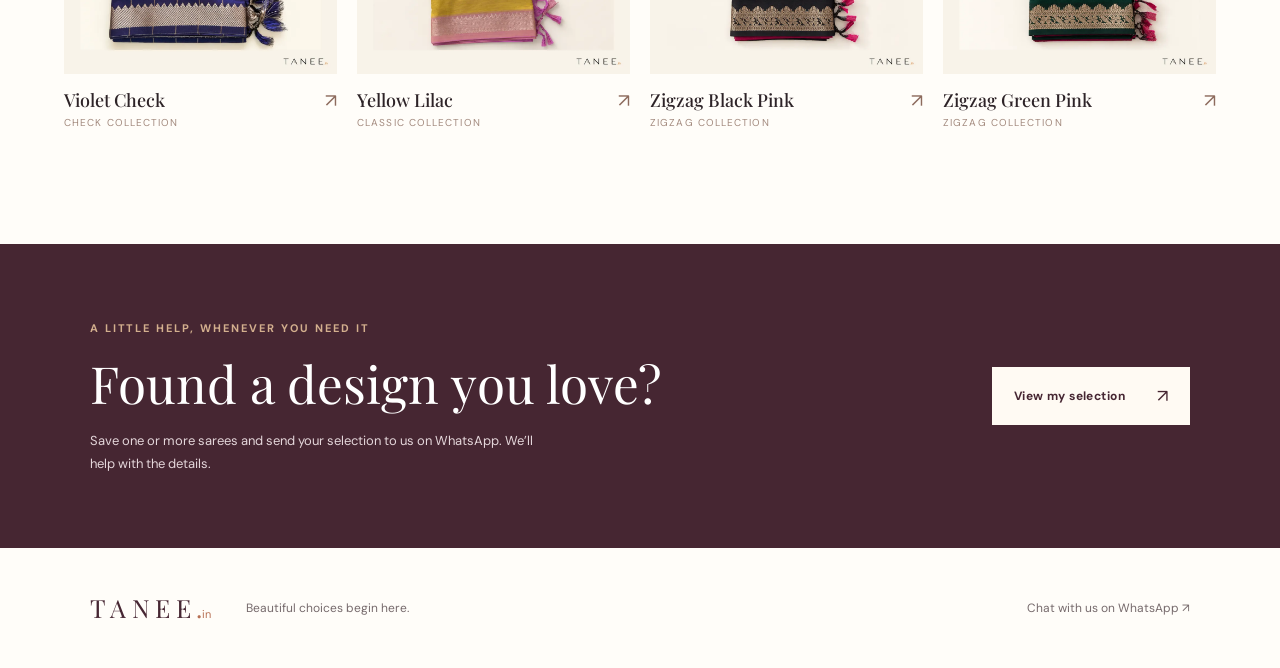
==== commit b0947a1f: "Rename design code labels and support category renumbering" ====
--- a/index.html
+++ b/index.html
@@ -9,8 +9,8 @@
   <link rel="preconnect" href="https://fonts.googleapis.com">
   <link rel="preconnect" href="https://fonts.gstatic.com" crossorigin>
   <link href="https://fonts.googleapis.com/css2?family=DM+Sans:wght@400;500;600;700&family=Playfair+Display:wght@400;500;600&display=swap" rel="stylesheet">
-  <link rel="stylesheet" href="styles.css?v=20261102-2">
-  <script src="app.js?v=20261102-2" defer></script>
+  <link rel="stylesheet" href="styles.css?v=20261102-3">
+  <script src="app.js?v=20261102-3" defer></script>
 </head>
 <body>
   <div class="announcement">A collection to make every occasion your own <span>✦</span> Explore the catalogue below</div>
@@ -46,8 +46,8 @@
 
     <section class="collection" id="collection" aria-labelledby="collection-title">
       <div class="section-heading"><div><span class="eyebrow">BROWSE & DISCOVER</span><h2 id="collection-title">The collection<span class="title-accent">.</span></h2><p>Every design has a story. Find the one that speaks to you.</p></div><span class="collection-count" id="collectionCount"></span></div>
-      <div class="catalogue-tools"><label class="search-box"><span aria-hidden="true">⌕</span><span class="sr-only">Search by colour, design or SKU</span><input id="search" type="search" placeholder="Search colours, designs or SKU…" autocomplete="off"></label><div class="filters" id="filters" aria-label="Filter designs"></div></div>
-      <div class="collection-refine"><label>Sort by<select id="sortProducts"><option value="newest">Newest first</option><option value="oldest">Oldest first</option><option value="price-asc">Price: low to high</option><option value="price-desc">Price: high to low</option></select></label></div>
+      <div class="catalogue-tools"><label class="search-box"><span aria-hidden="true">⌕</span><span class="sr-only">Search by colour, design or design code</span><input id="search" type="search" placeholder="Search colours, designs or code…" autocomplete="off"></label><div class="filters" id="filters" aria-label="Filter designs"></div></div>
+      <div class="collection-refine"><select id="sortProducts" aria-label="Sort designs"><option value="newest">Newest first</option><option value="oldest">Oldest first</option><option value="price-asc">Price: low to high</option><option value="price-desc">Price: high to low</option></select></div>
       <div class="product-grid" id="productGrid" aria-live="polite"></div>
       <p class="empty-state" id="emptyState" hidden>No designs match your search. Try another colour or pattern.</p>
     </section>
@@ -59,7 +59,7 @@
 
   <button class="floating-selection" type="button" id="floatingSelection" hidden><span>View selection</span><span class="floating-count" id="floatingCount">0</span><span aria-hidden="true">↗</span></button>
 
-  <div class="overlay" id="detailOverlay" hidden><div class="scrim" data-close="detail"></div><section class="detail-panel" role="dialog" aria-modal="true" aria-labelledby="detailTitle"><button class="icon-close" type="button" data-close="detail" aria-label="Close details">×</button><div class="detail-media"><img id="detailImage" alt=""><div class="detail-thumbs" id="detailThumbs"></div></div><div class="detail-copy"><span class="eyebrow">TANEE · SAREE COLLECTION</span><h2 id="detailTitle"></h2><p>Explore the available views of this design.</p><div class="detail-divider"></div><span class="detail-label">SKU</span><strong id="detailCode"></strong><span class="detail-label">PRICE</span><strong id="detailPrice"></strong><button class="primary-button detail-add" type="button" id="detailAdd"></button><p class="detail-note">Enquire on WhatsApp for availability.</p></div></section></div>
+  <div class="overlay" id="detailOverlay" hidden><div class="scrim" data-close="detail"></div><section class="detail-panel" role="dialog" aria-modal="true" aria-labelledby="detailTitle"><button class="icon-close" type="button" data-close="detail" aria-label="Close details">×</button><div class="detail-media"><img id="detailImage" alt=""><div class="detail-thumbs" id="detailThumbs"></div></div><div class="detail-copy"><span class="eyebrow">TANEE · SAREE COLLECTION</span><h2 id="detailTitle"></h2><p>Explore the available views of this design.</p><div class="detail-divider"></div><span class="detail-label">DESIGN CODE</span><strong id="detailCode"></strong><span class="detail-label">PRICE</span><strong id="detailPrice"></strong><button class="primary-button detail-add" type="button" id="detailAdd"></button><p class="detail-note">Enquire on WhatsApp for availability.</p></div></section></div>
 
   <div class="overlay" id="selectionOverlay" hidden><div class="scrim" data-close="selection"></div><section class="selection-panel" role="dialog" aria-modal="true" aria-labelledby="selectionTitle"><div class="panel-top"><div><span class="eyebrow">YOUR FAVOURITES</span><h2 id="selectionTitle">My selection <span id="selectionCount">(0)</span></h2></div><button class="icon-close" type="button" data-close="selection" aria-label="Close selection">×</button></div><div class="selection-items" id="selectionItems"></div><div class="panel-bottom"><p>Your selected designs will be listed in a prefilled WhatsApp message.</p><a class="primary-button whatsapp-button" id="whatsappLink" href="#" target="_blank" rel="noopener noreferrer">Send enquiry on WhatsApp <span aria-hidden="true">↗</span></a></div></section></div>
 </body>
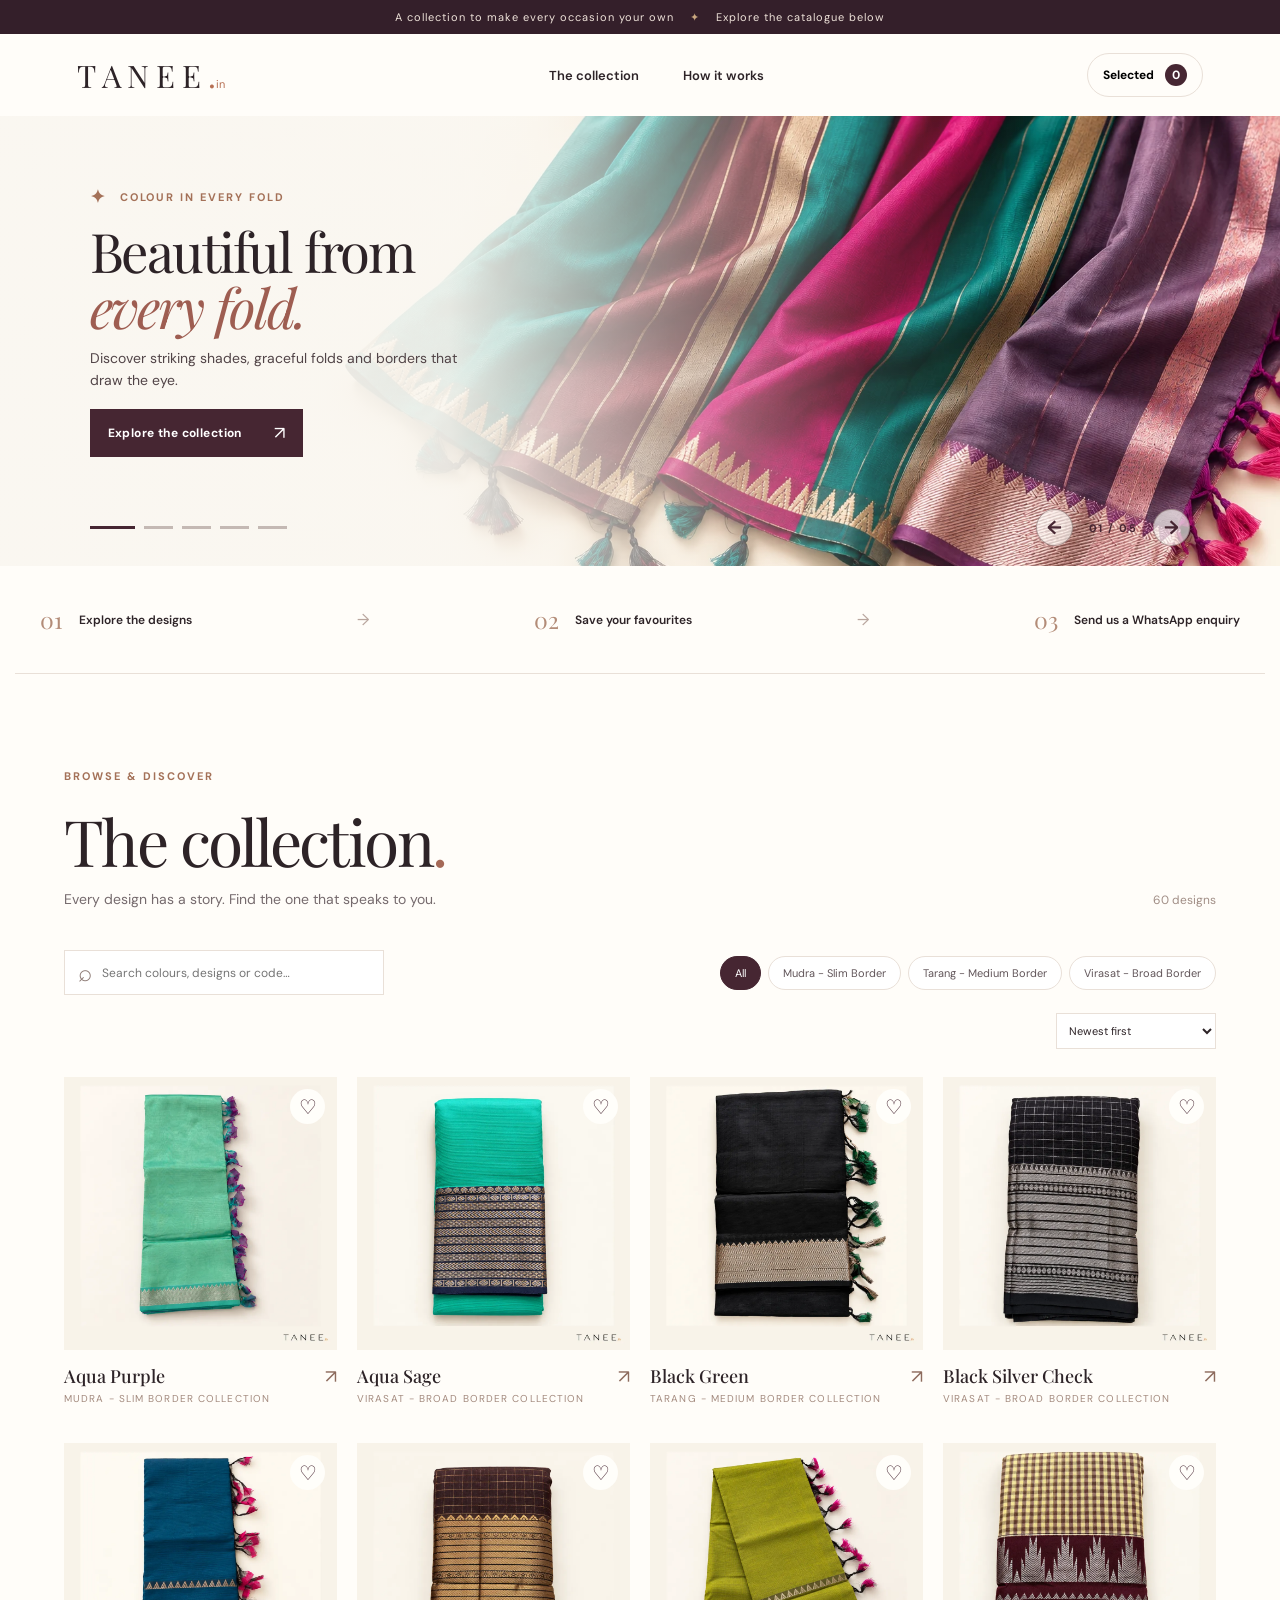
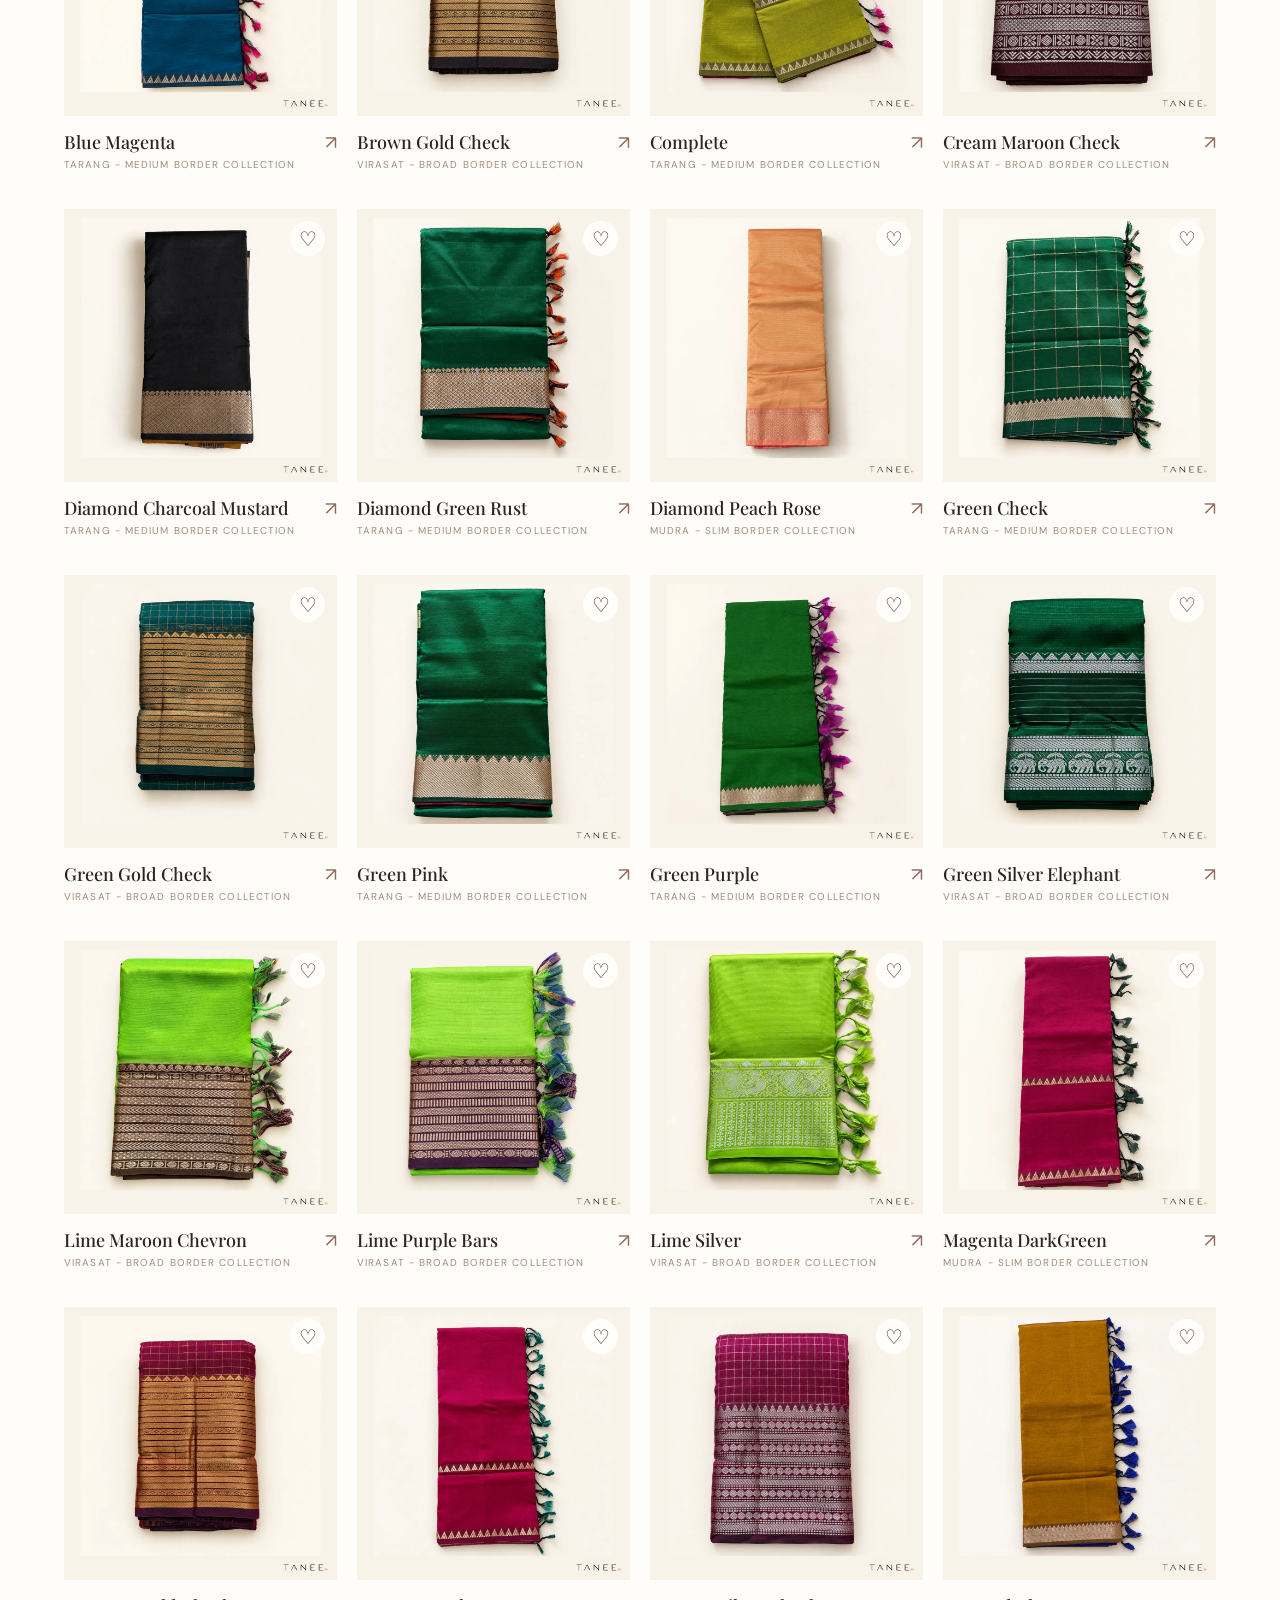
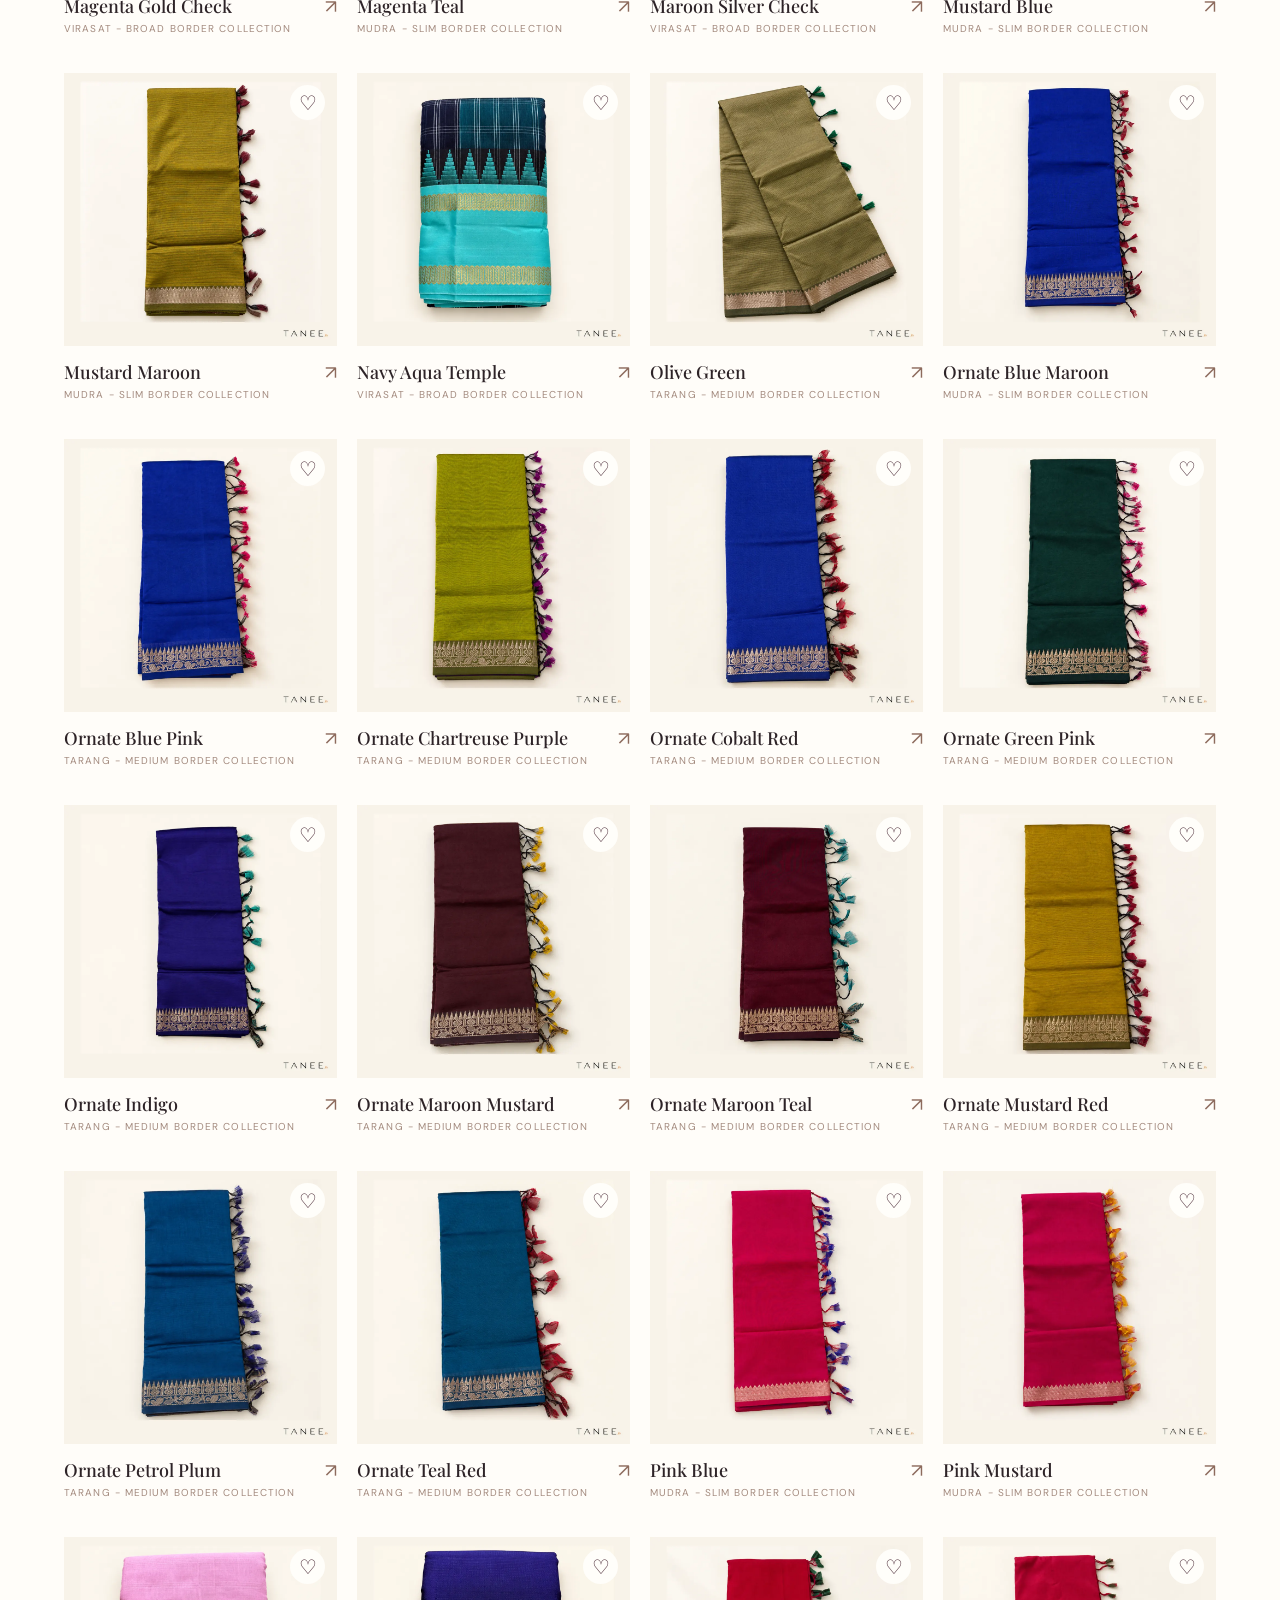
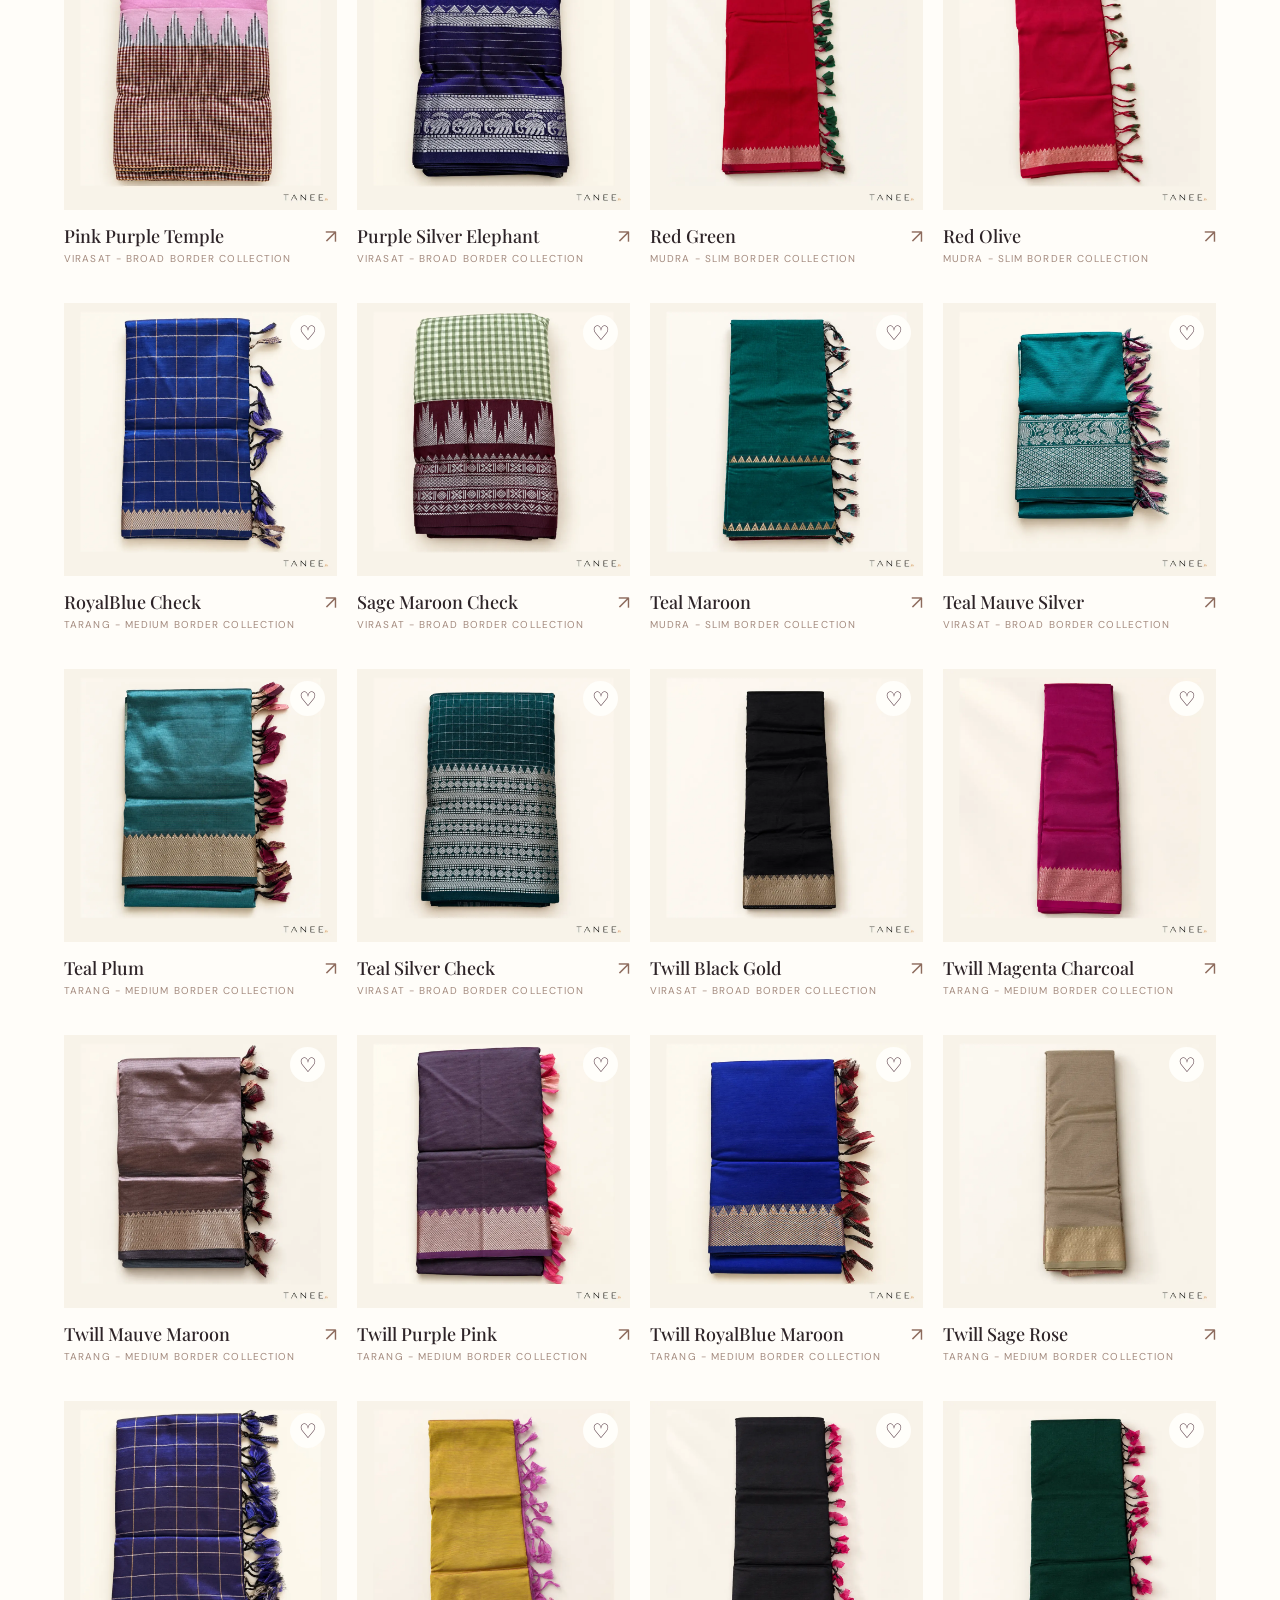
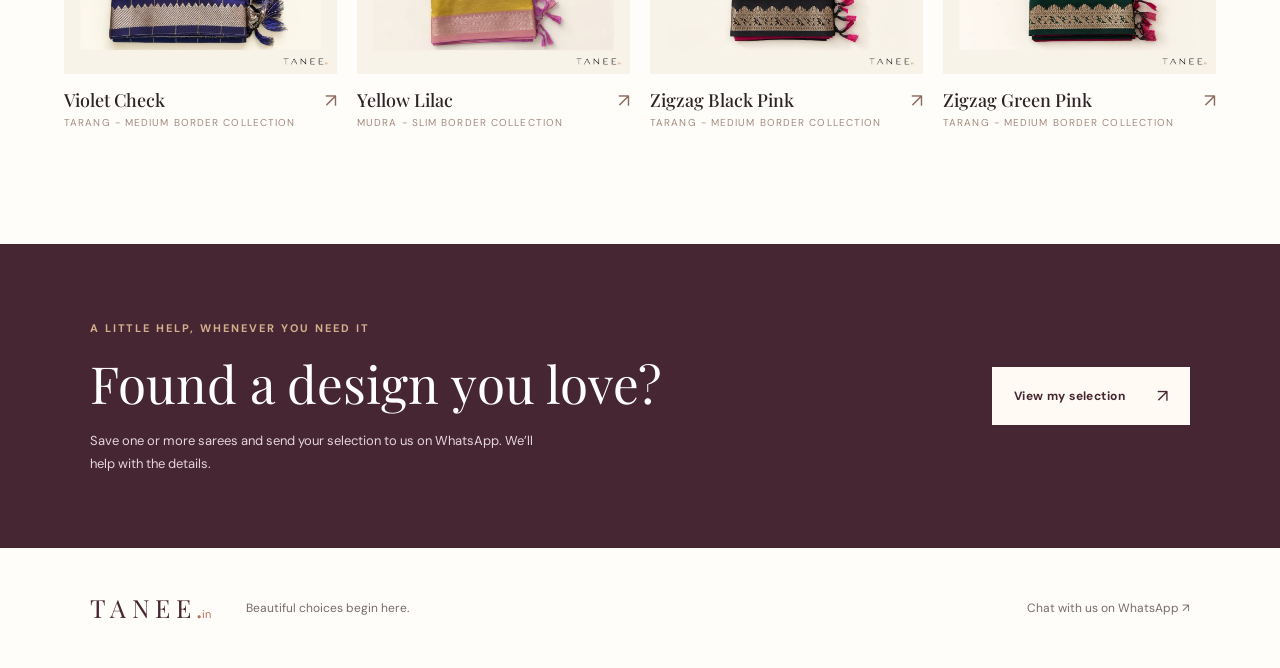
==== commit cf62ab9c: "Group catalogue by saree border width" ====
--- a/index.html
+++ b/index.html
@@ -10,7 +10,7 @@
   <link rel="preconnect" href="https://fonts.gstatic.com" crossorigin>
   <link href="https://fonts.googleapis.com/css2?family=DM+Sans:wght@400;500;600;700&family=Playfair+Display:wght@400;500;600&display=swap" rel="stylesheet">
   <link rel="stylesheet" href="styles.css?v=20261102-3">
-  <script src="app.js?v=20261102-3" defer></script>
+  <script src="app.js?v=20261102-4" defer></script>
 </head>
 <body>
   <div class="announcement">A collection to make every occasion your own <span>✦</span> Explore the catalogue below</div>
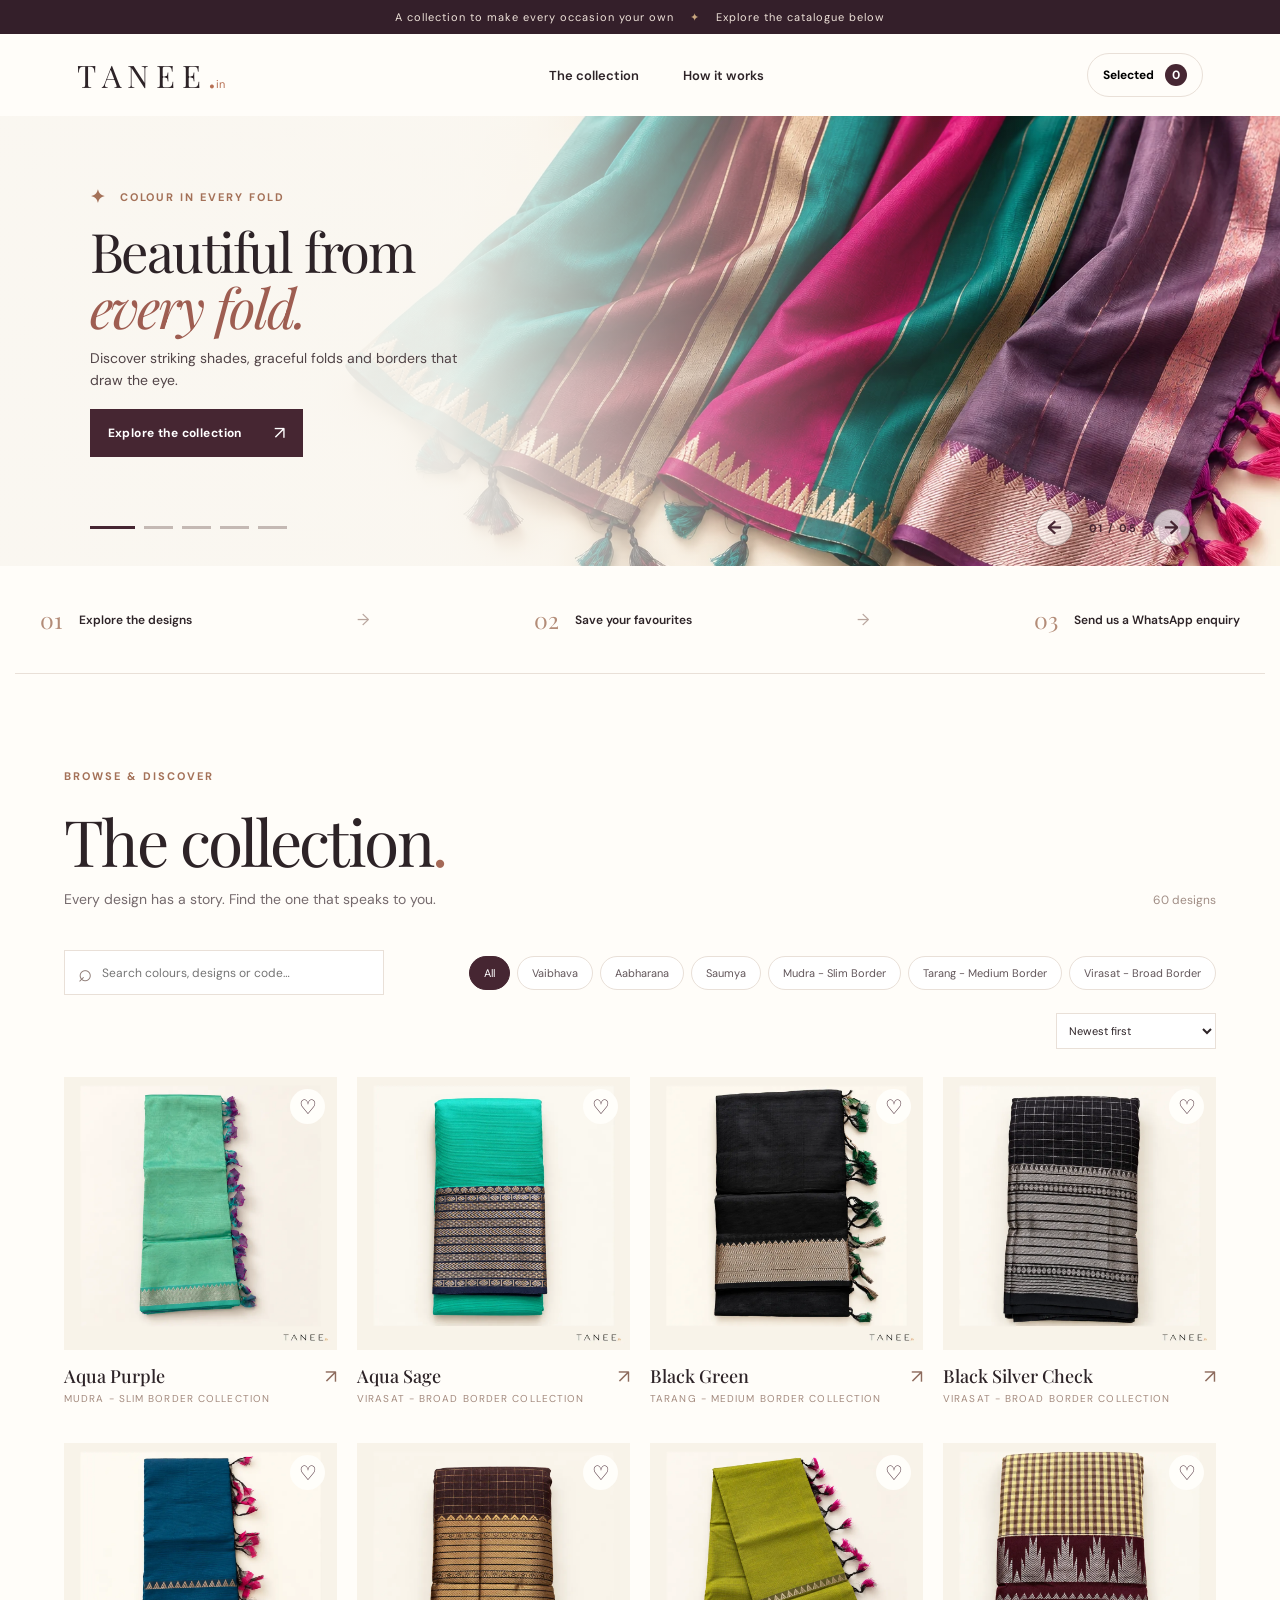
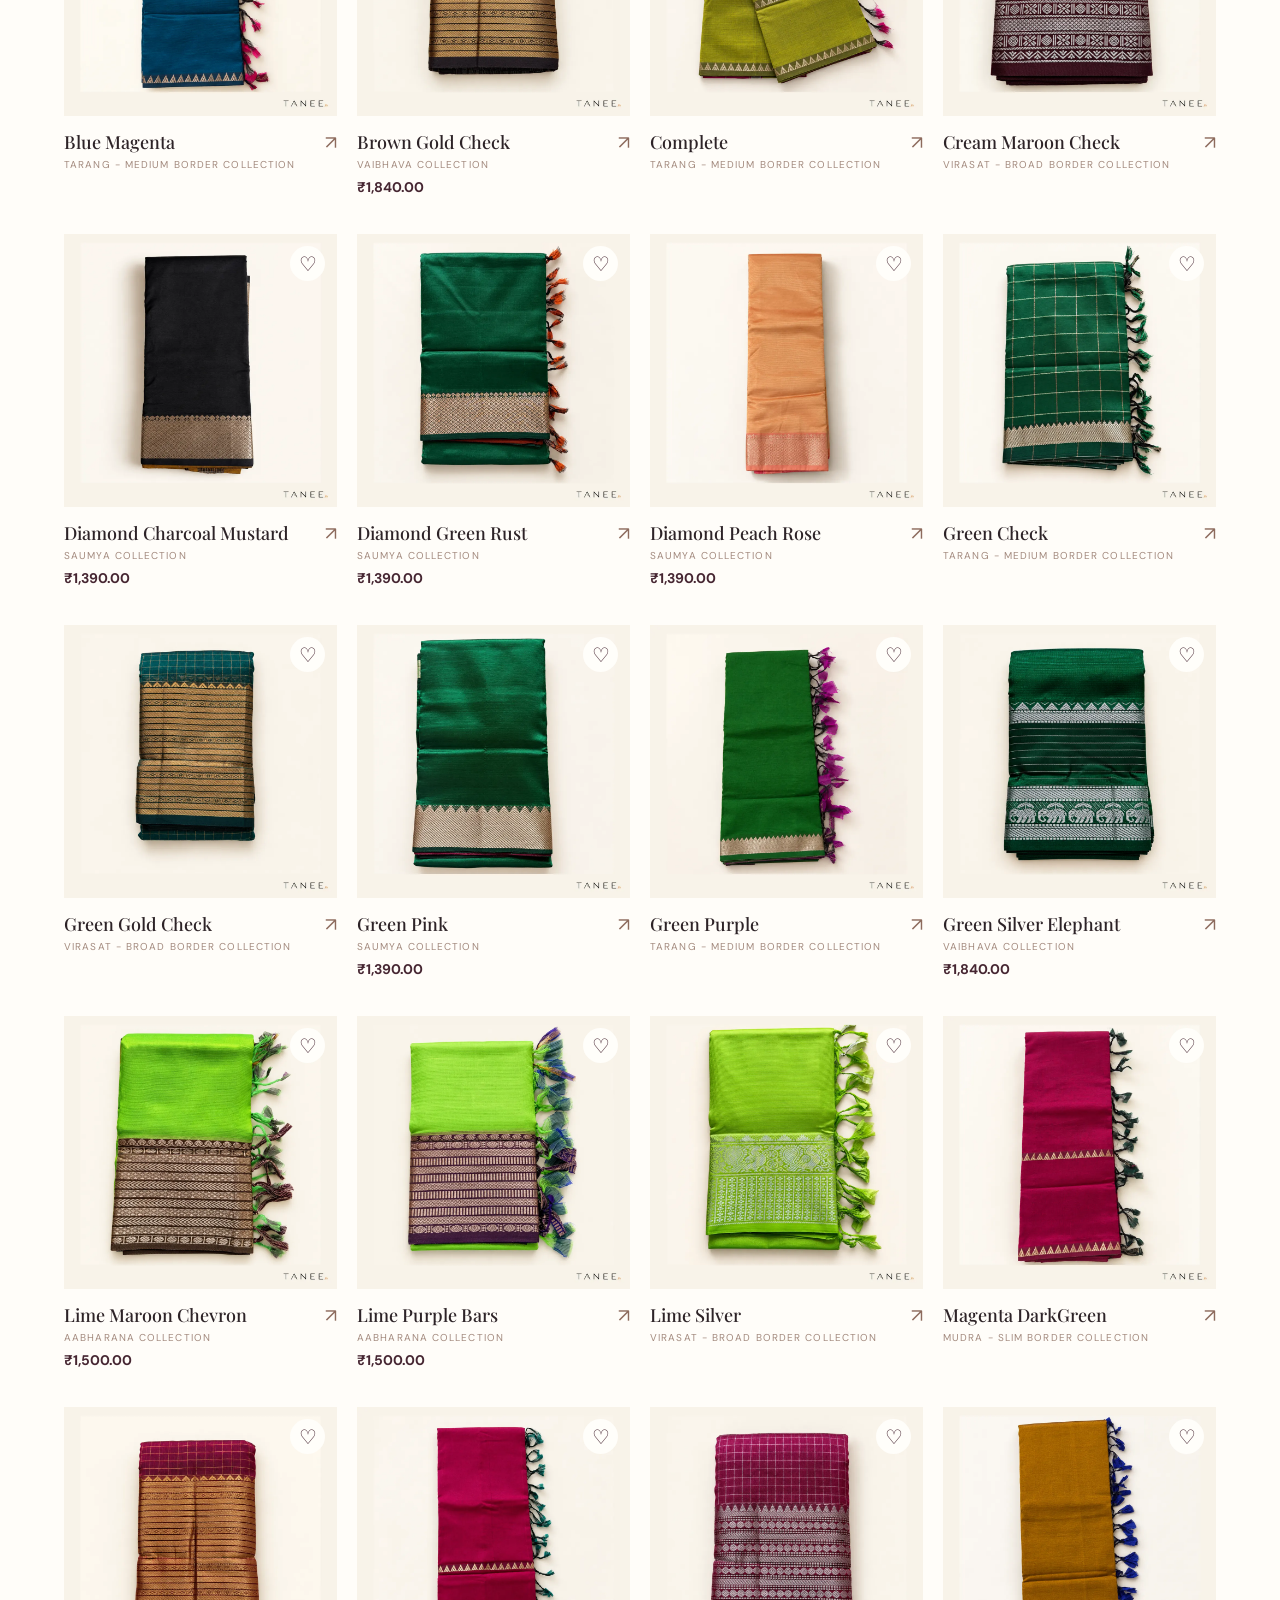
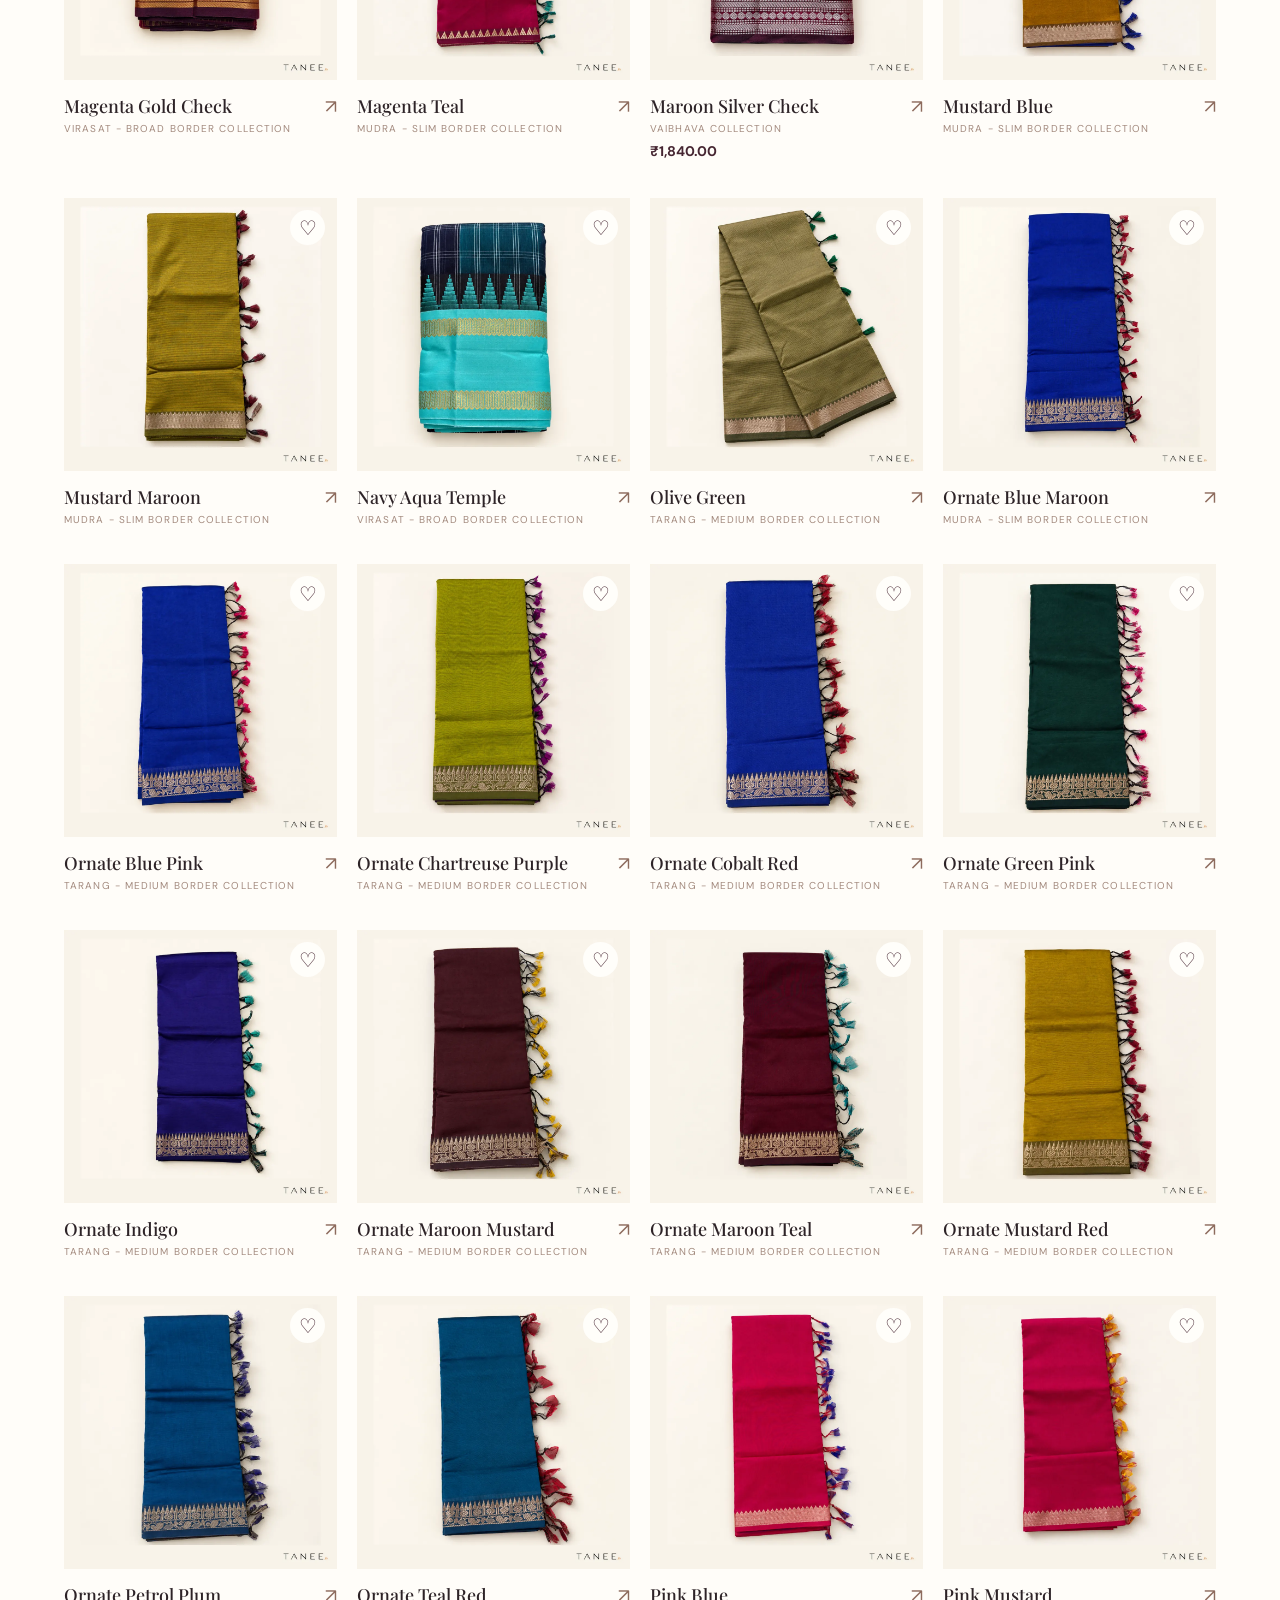
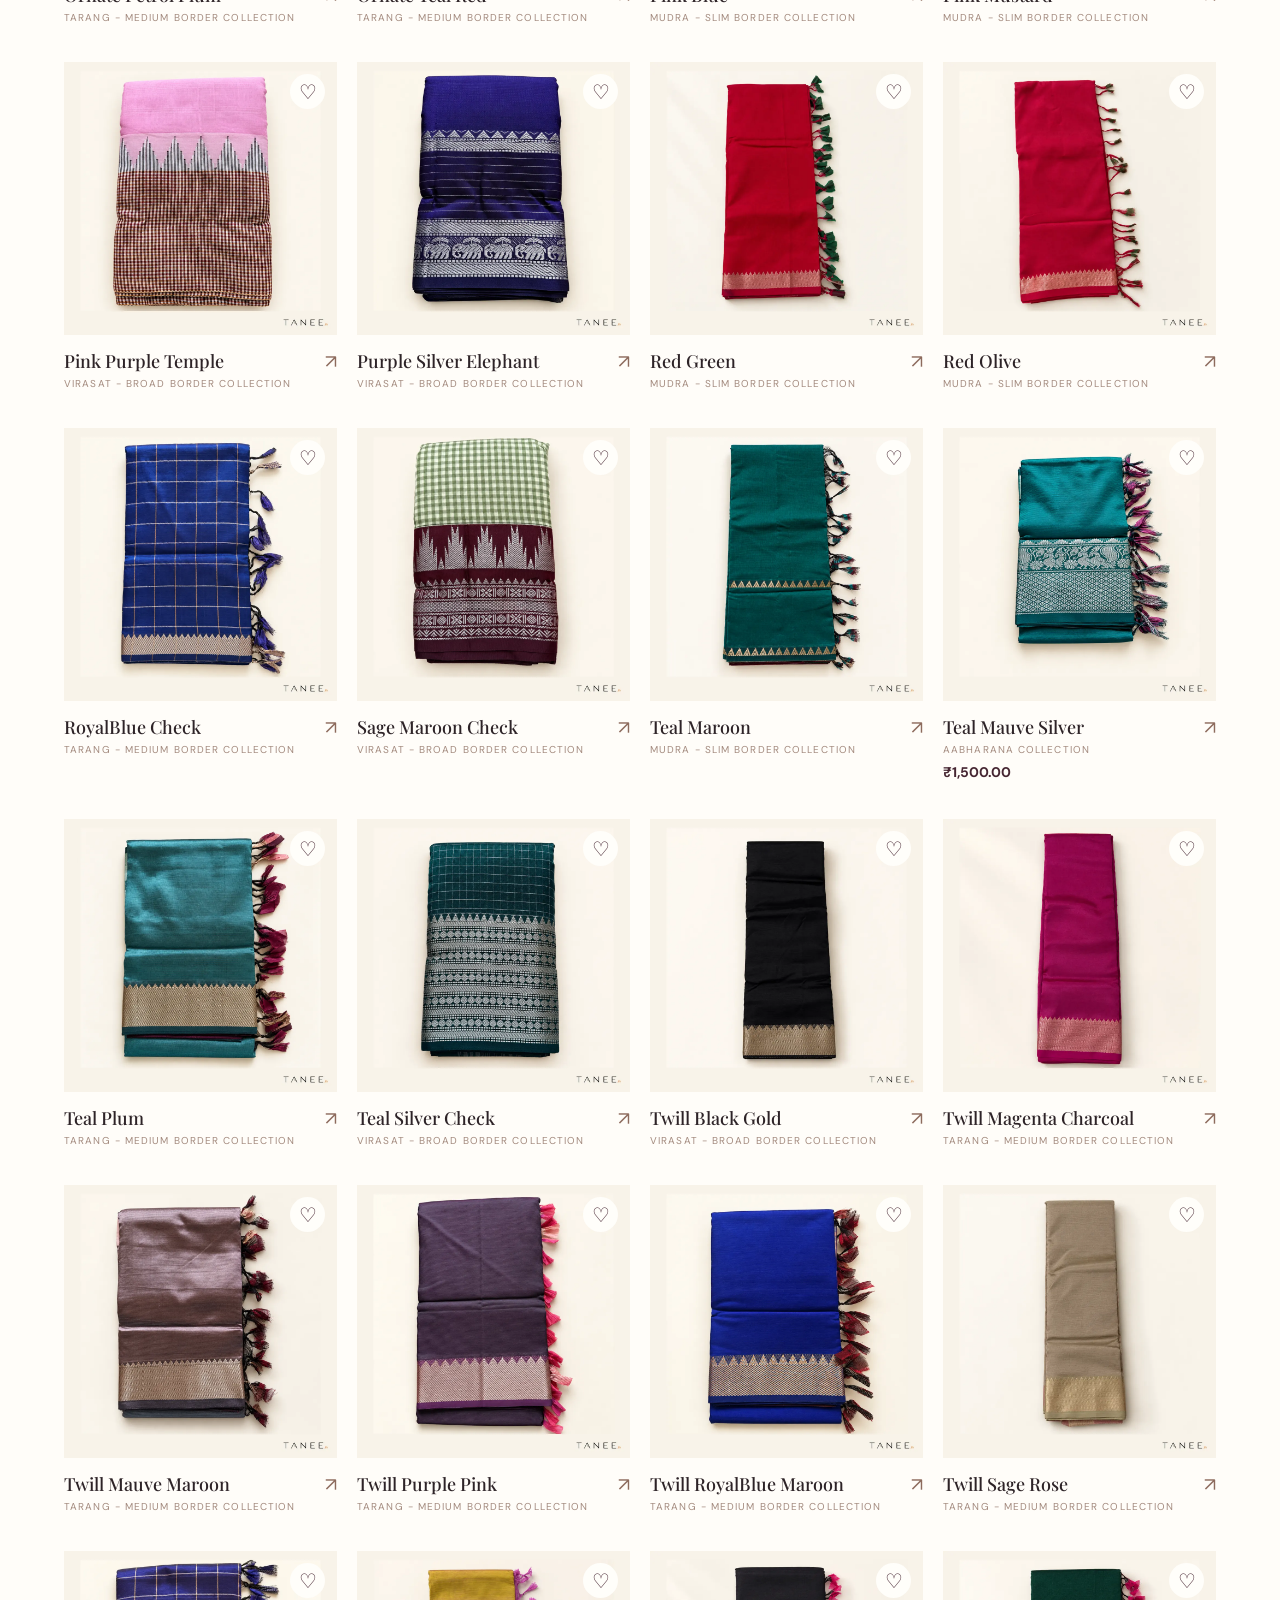
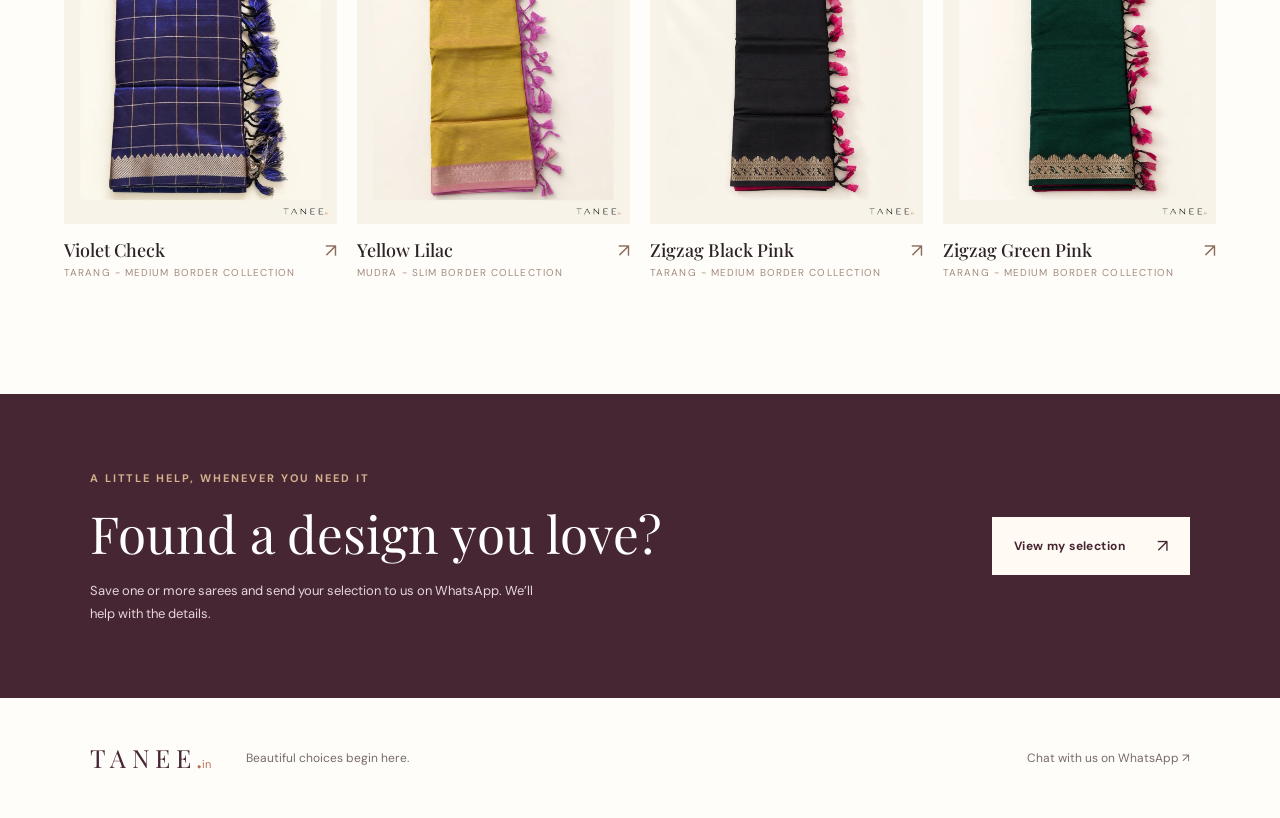
==== commit b571fddf: "Group selected sarees into priced collections" ====
--- a/index.html
+++ b/index.html
@@ -10,7 +10,7 @@
   <link rel="preconnect" href="https://fonts.gstatic.com" crossorigin>
   <link href="https://fonts.googleapis.com/css2?family=DM+Sans:wght@400;500;600;700&family=Playfair+Display:wght@400;500;600&display=swap" rel="stylesheet">
   <link rel="stylesheet" href="styles.css?v=20261102-3">
-  <script src="app.js?v=20261102-4" defer></script>
+  <script src="app.js?v=20261102-5" defer></script>
 </head>
 <body>
   <div class="announcement">A collection to make every occasion your own <span>✦</span> Explore the catalogue below</div>
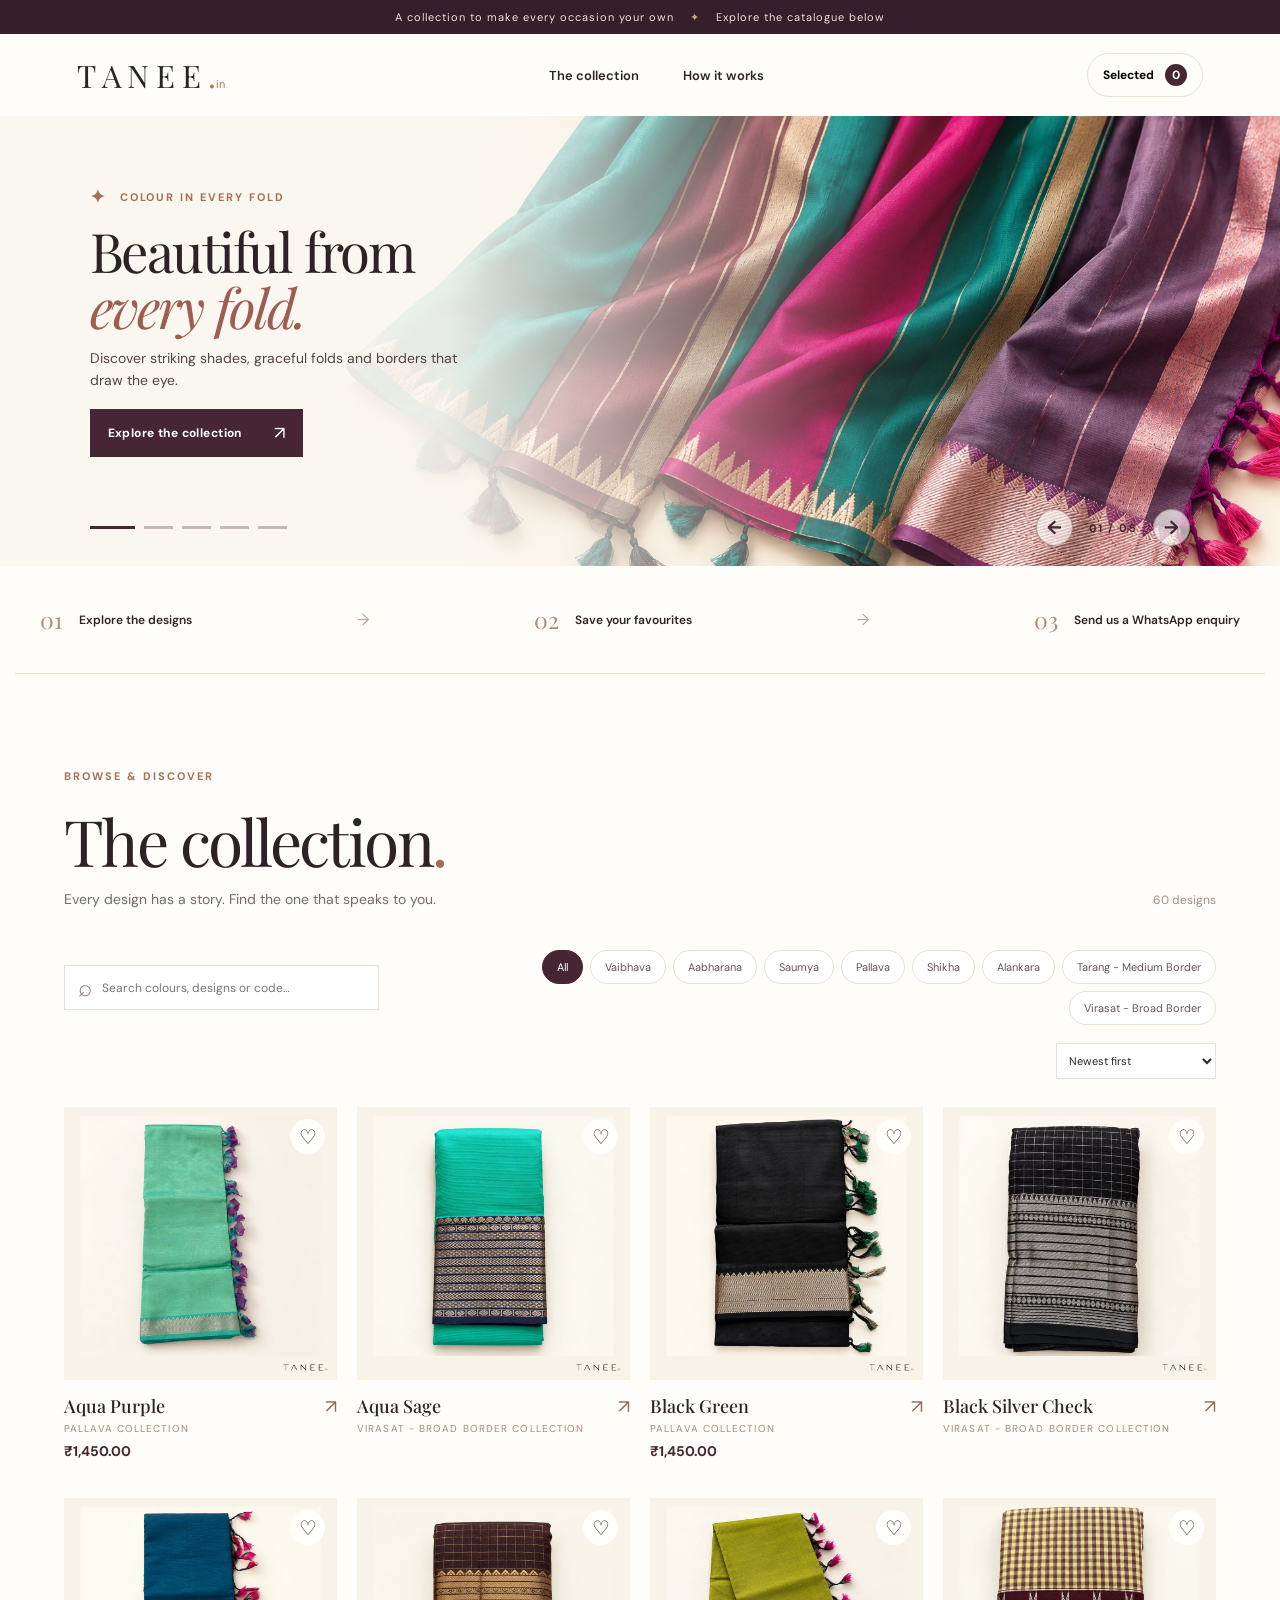
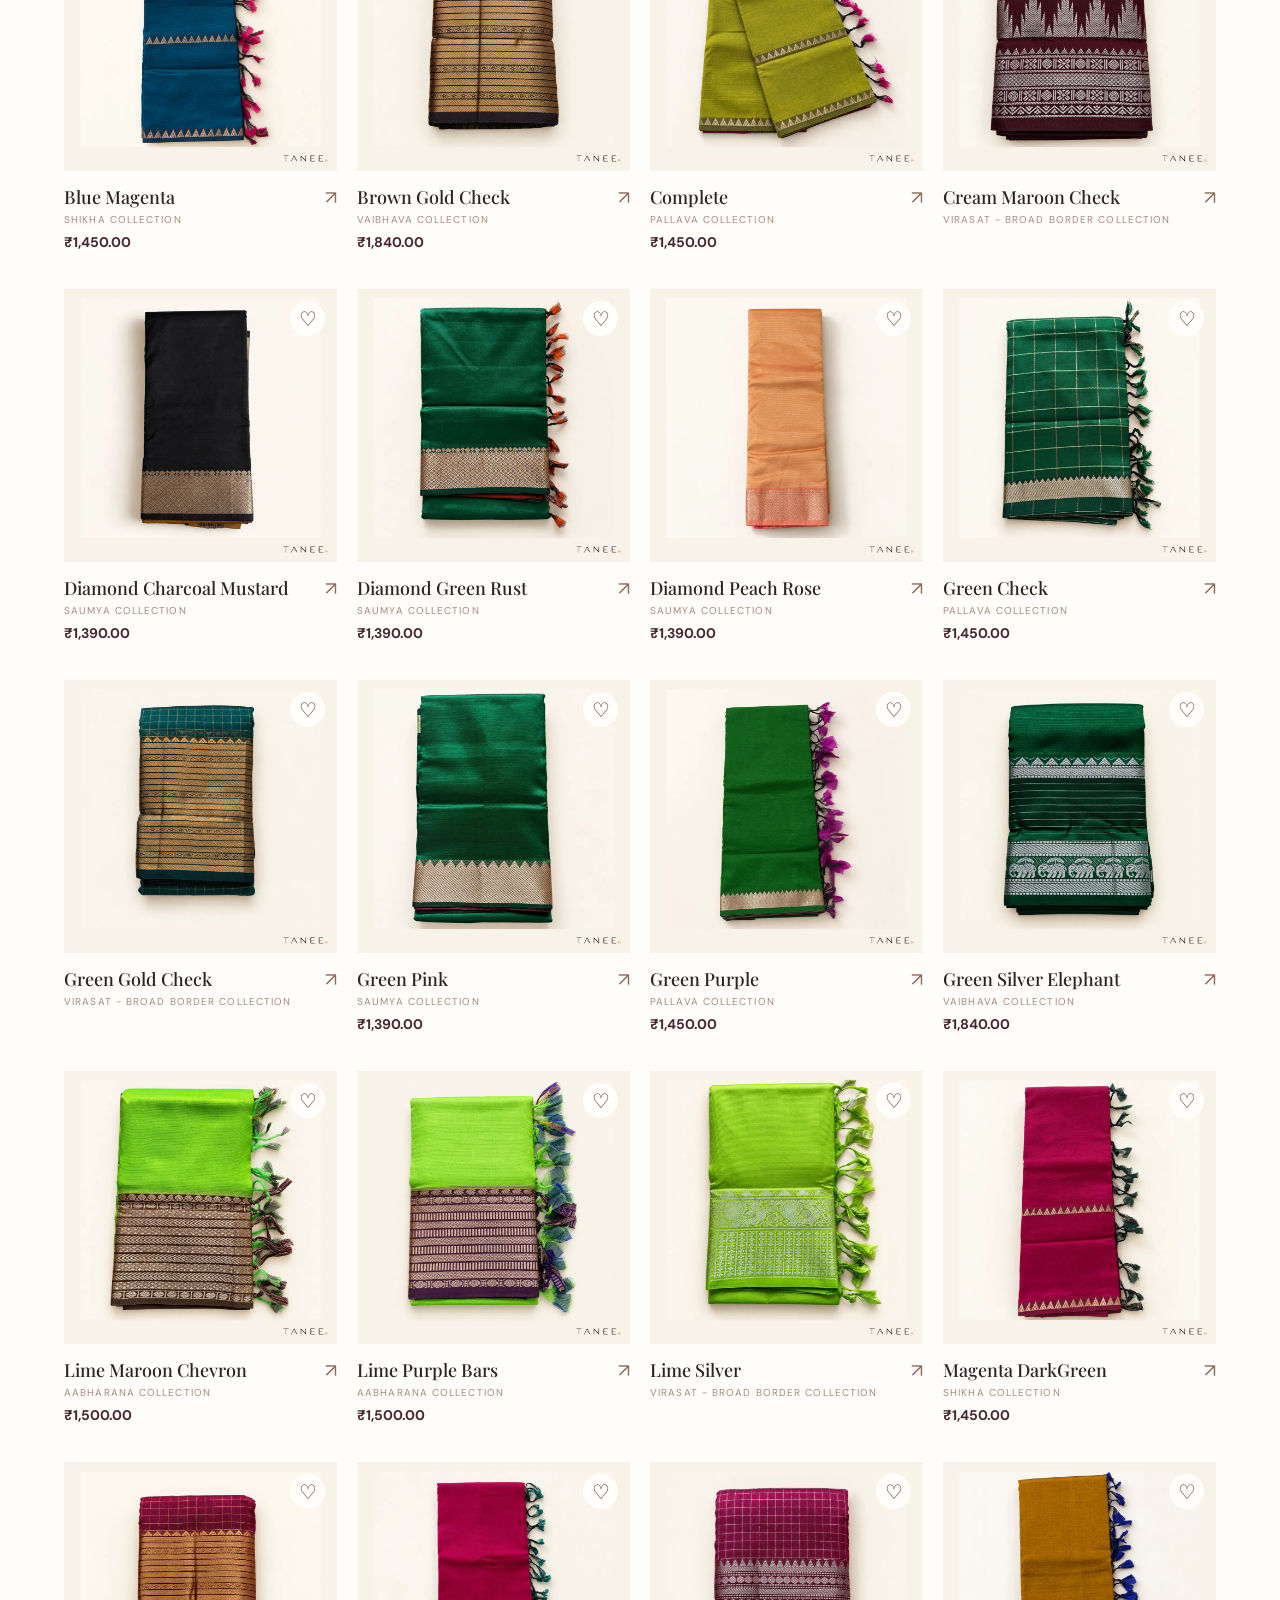
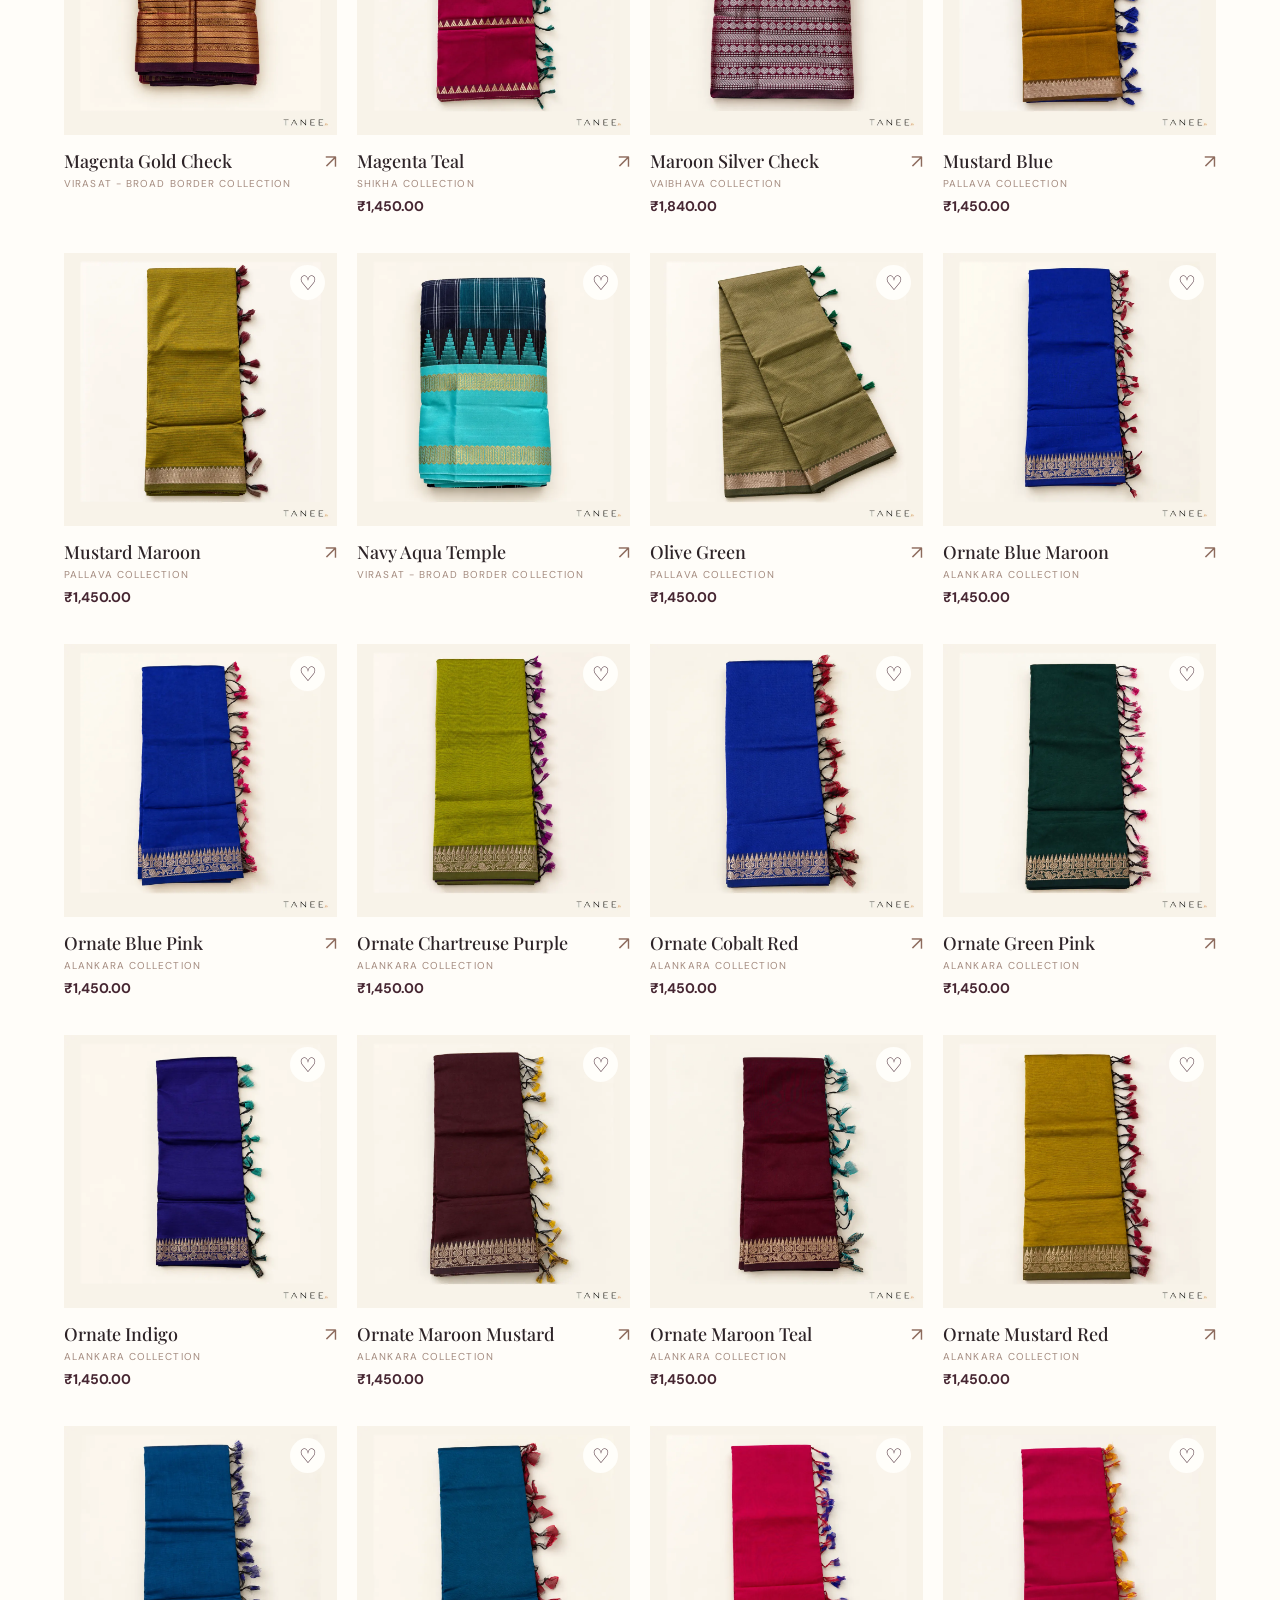
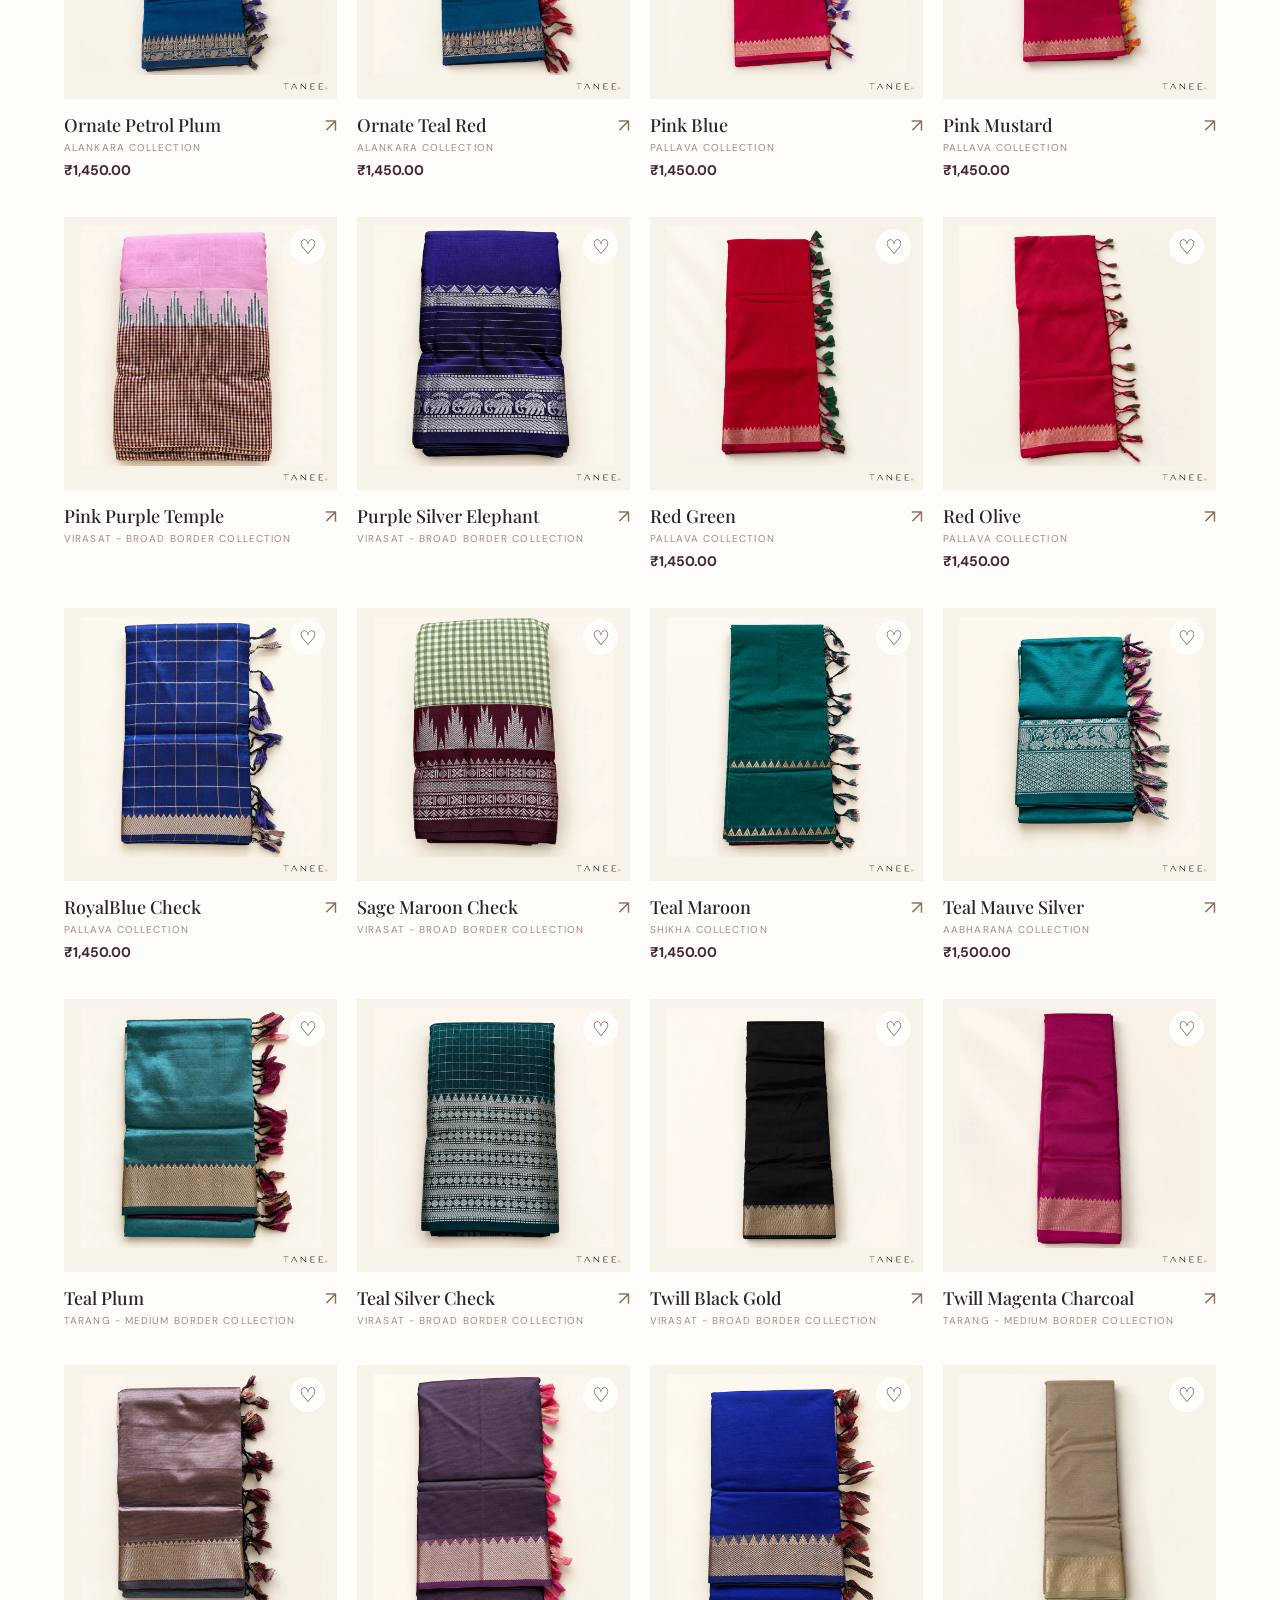
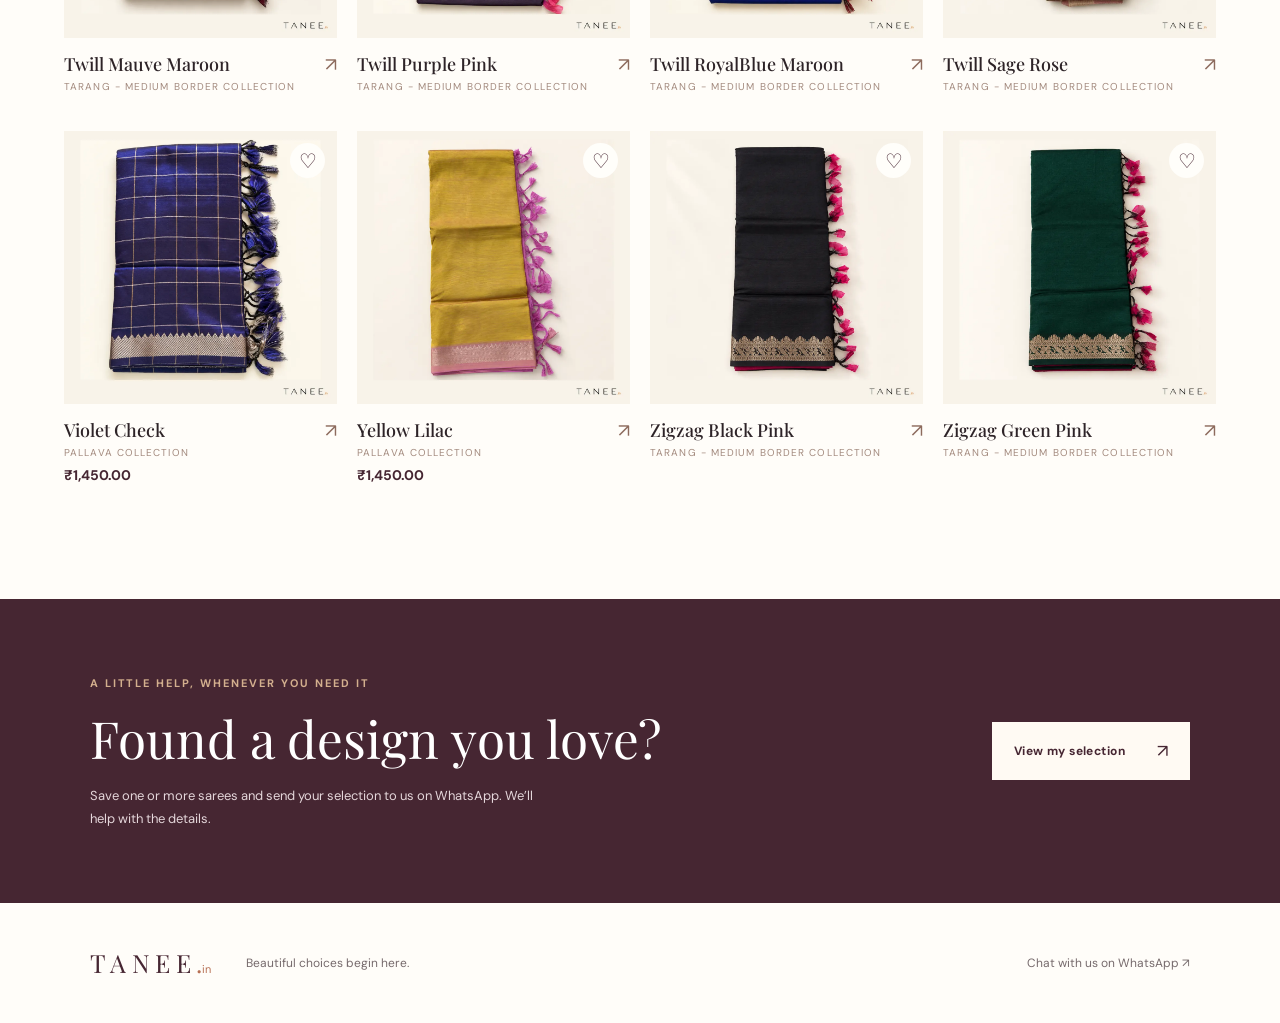
==== commit e3966836: "Add SDM02 border collections at 1450" ====
--- a/index.html
+++ b/index.html
@@ -10,7 +10,7 @@
   <link rel="preconnect" href="https://fonts.gstatic.com" crossorigin>
   <link href="https://fonts.googleapis.com/css2?family=DM+Sans:wght@400;500;600;700&family=Playfair+Display:wght@400;500;600&display=swap" rel="stylesheet">
   <link rel="stylesheet" href="styles.css?v=20261102-3">
-  <script src="app.js?v=20261102-5" defer></script>
+  <script src="app.js?v=20261102-6" defer></script>
 </head>
 <body>
   <div class="announcement">A collection to make every occasion your own <span>✦</span> Explore the catalogue below</div>
